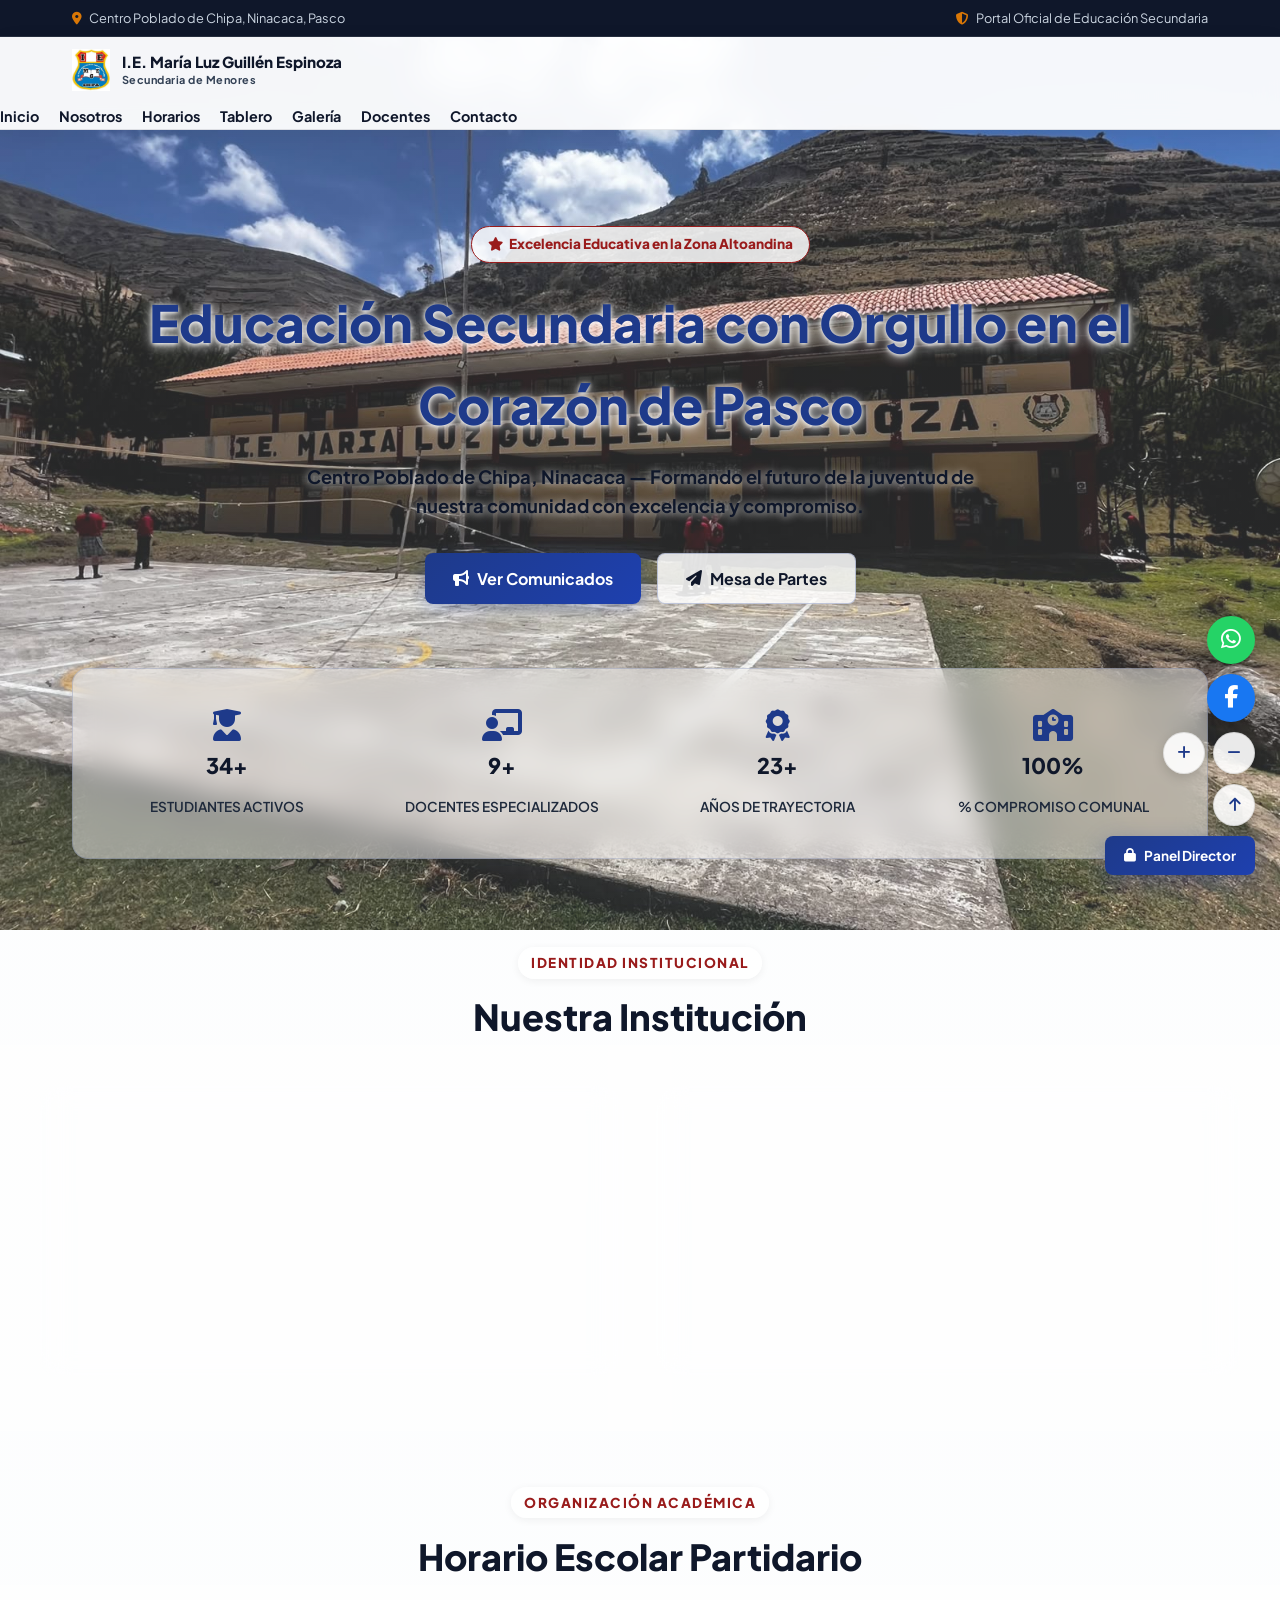
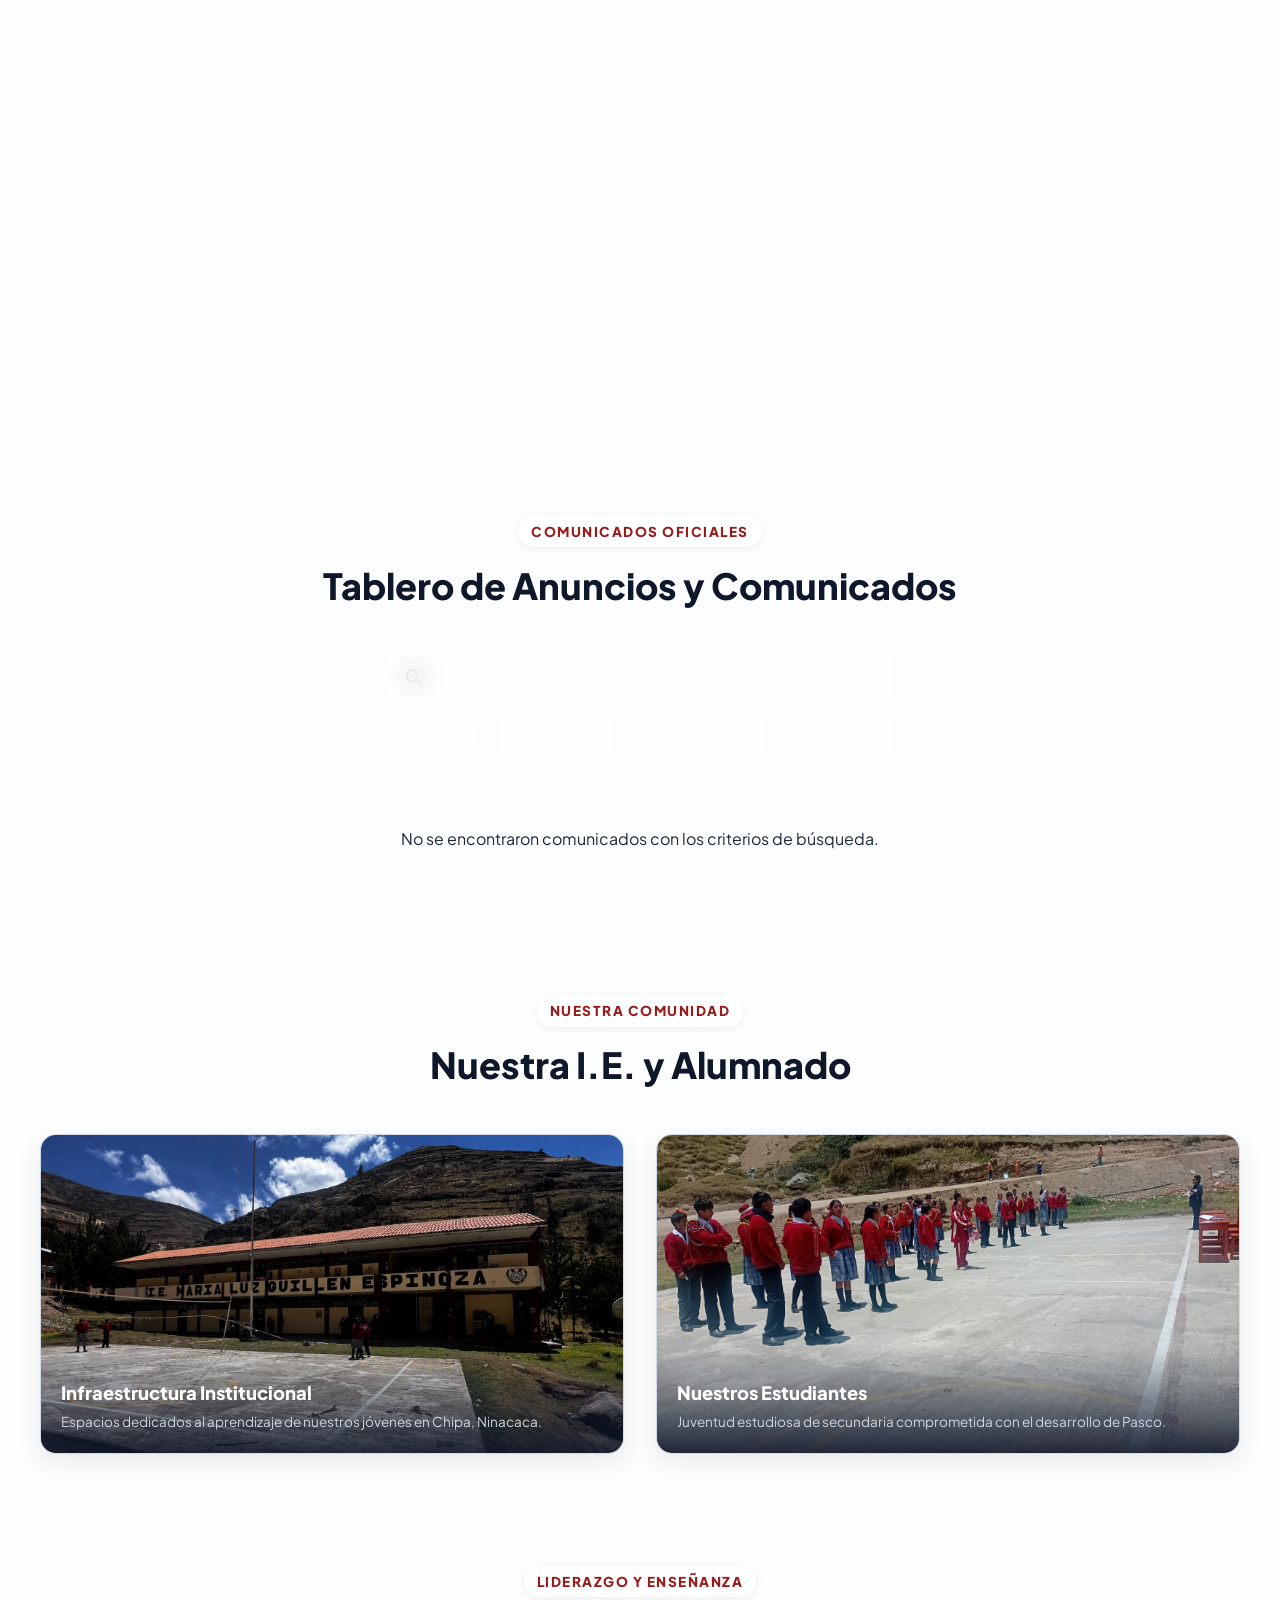
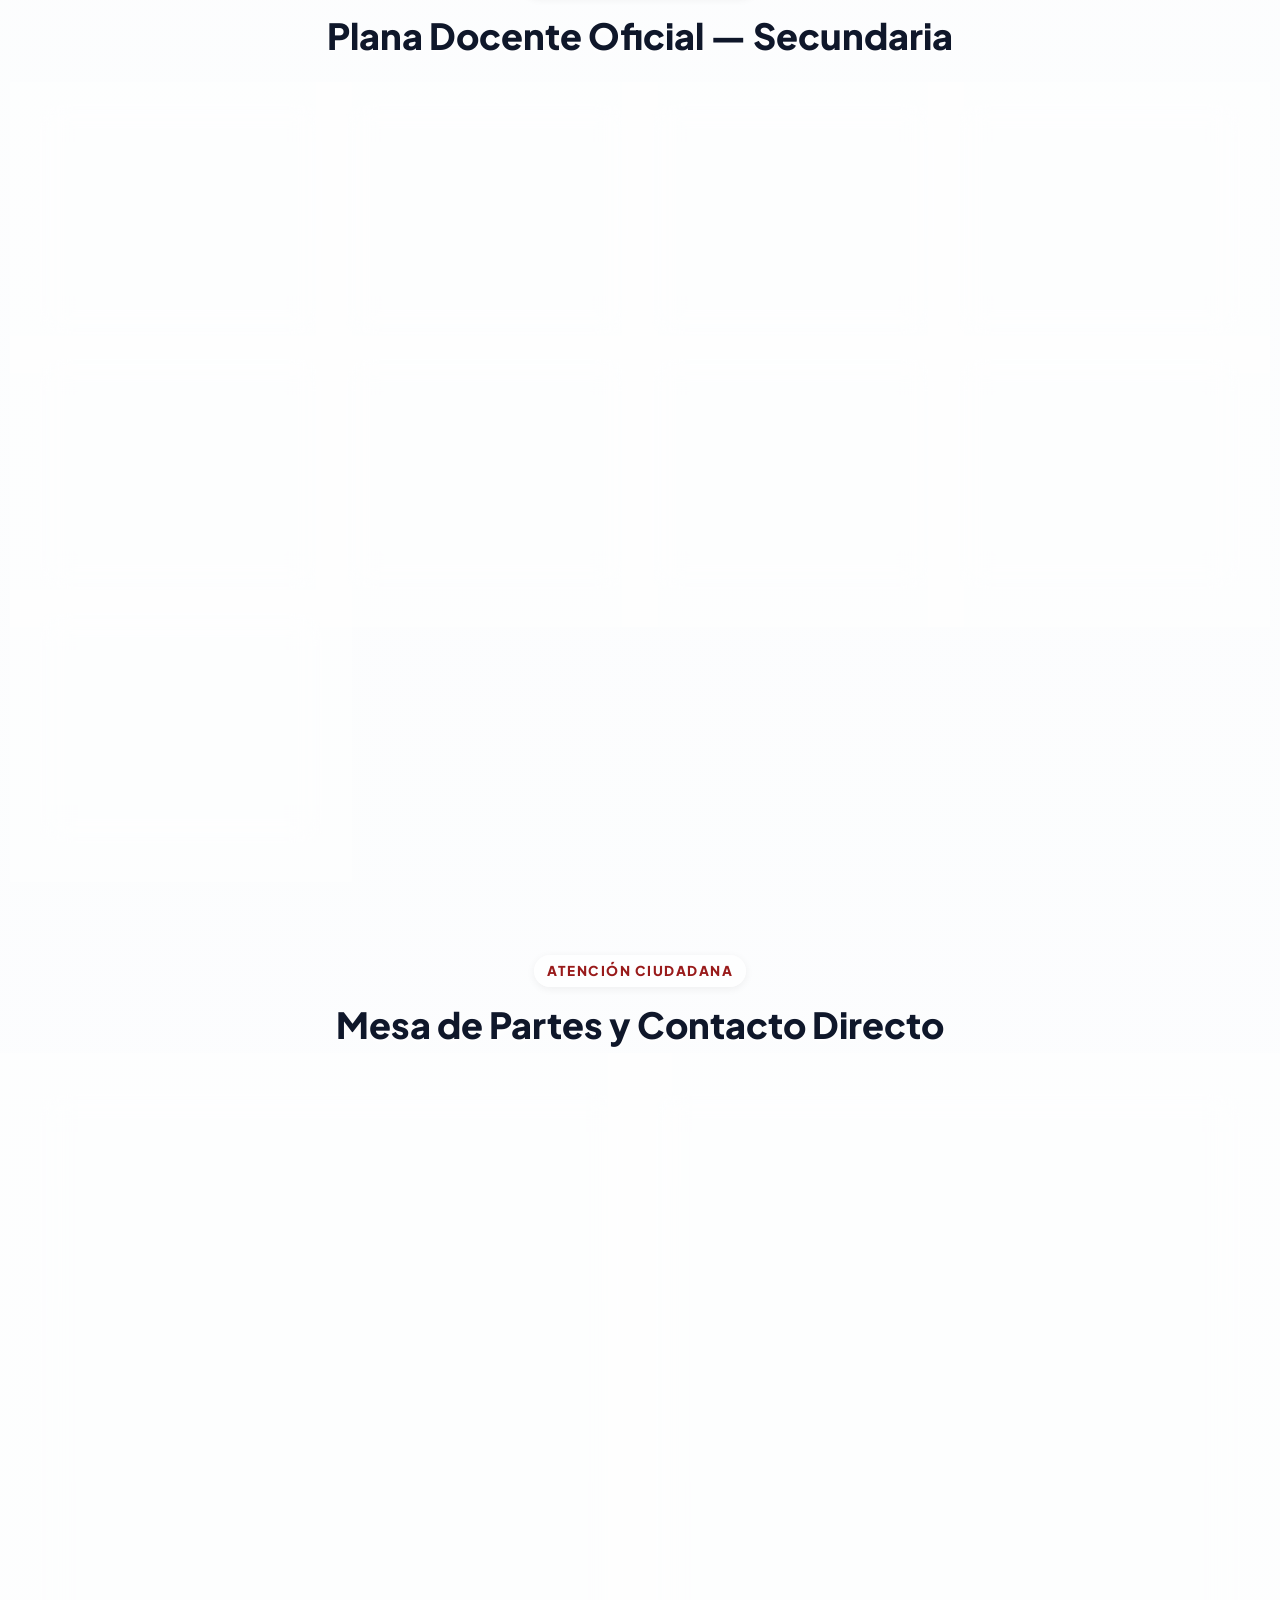
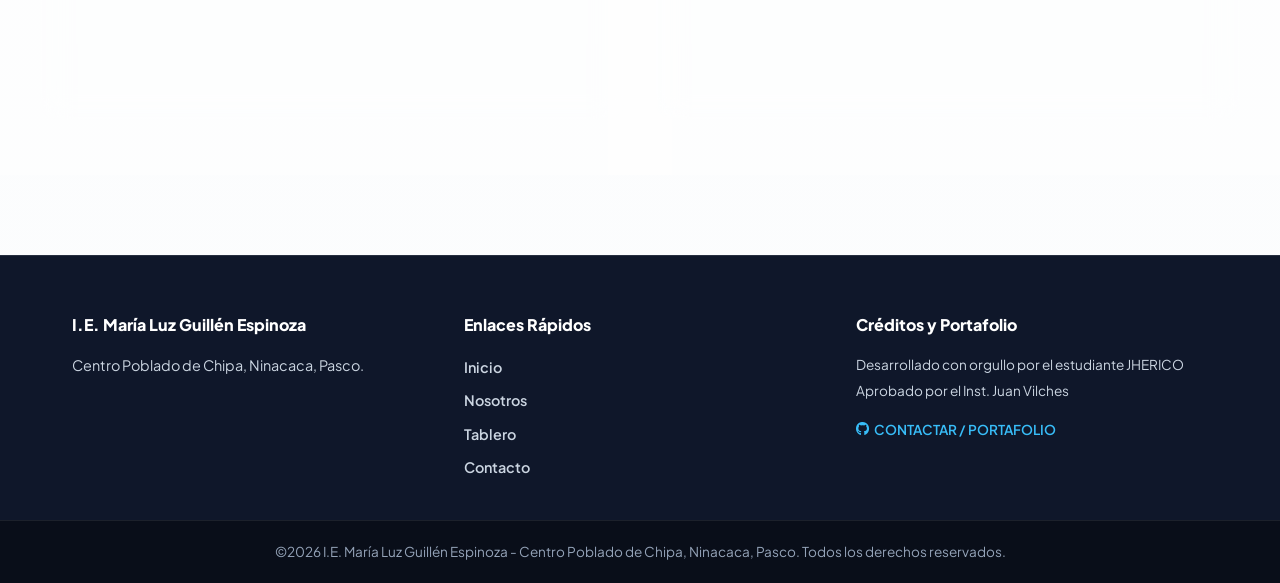
==== index.html @ 61dfa9af "Add files via upload" ====
<!DOCTYPE html>
<html lang="es" id="htmlRoot">
<head>
    <meta charset="UTF-8">
    <meta name="viewport" content="width=device-width, initial-scale=1.0">
    <title>Portal Institucional | I.E. María Luz Guillén Espinoza - Chipa</title>
    <!-- Google Fonts y FontAwesome para iconos -->
    <link href="https://fonts.googleapis.com/css2?family=Plus+Jakarta+Sans:wght@300;400;500;600;700;800&display=swap" rel="stylesheet">
    <link rel="stylesheet" href="https://cdnjs.cloudflare.com/ajax/libs/font-awesome/6.4.0/css/all.min.css">
    <!-- Hoja de estilos externa -->
    <link rel="stylesheet" href="estilos.css">
</head>
<body>

    <!-- CONTENEDOR DE NOTIFICACIONES TOAST (MODERNAS) -->
    <div id="toastContainer" class="toast-container"></div>

    <!-- BARRA SUPERIOR INSTITUCIONAL -->
    <div class="top-bar">
        <div class="container top-bar-content">
            <span><i class="fa-solid fa-location-dot"></i> Centro Poblado de Chipa, Ninacaca, Pasco</span>
            <span><i class="fa-solid fa-shield-halved"></i> Portal Oficial de Educación Secundaria</span>
        </div>
    </div>

    <!-- CABECERA Y NAVEGACIÓN -->
    <header class="header-principal" id="headerPrincipal">
        <div class="nav-container">
            <div class="logo">
    <!-- Reemplazamos el icono genérico por la imagen de la insignia oficial -->
    <img src="insignia.png" alt="Insignia I.E. María Luz Guillén Espinoza" class="logo-insignia">
    <div class="logo-textos">
        <span>I.E. María Luz Guillén Espinoza</span>
        <small>Secundaria de Menores</small>
    </div>
</div>
            </div>
            <nav>
                <ul class="nav-links" id="navLinks">
                    <li><a href="#inicio">Inicio</a></li>
                    <li><a href="#nosotros">Nosotros</a></li>
                    <li><a href="#horarios">Horarios</a></li>
                    <li><a href="#tablero">Tablero</a></li>
                    <li><a href="#galeria">Galería</a></li>
                    <li><a href="#profesores">Docentes</a></li>
                    <li><a href="#contacto">Contacto</a></li>
                </ul>
            </nav>
            <div class="menu-hamburguesa" id="btnMenuMovil">
                <i class="fa-solid fa-bars"></i>
            </div>
        </div>
    </header>

    <!-- SECCIÓN HERO -->
    <section id="inicio" class="hero">
        <div class="hero-overlay"></div>
        <div class="hero-content container">
            <div class="badge-hero"><i class="fa-solid fa-star"></i> Excelencia Educativa en la Zona Altoandina</div>
            <h1>Educación Secundaria con Orgullo en el Corazón de Pasco</h1>
            <p>Centro Poblado de Chipa, Ninacaca — Formando el futuro de la juventud de nuestra comunidad con excelencia y compromiso.</p>
            <div class="hero-botones">
                <a href="#tablero" class="btn-neon"><i class="fa-solid fa-bullhorn"></i> Ver Comunicados</a>
                <a href="#contacto" class="btn-secundario"><i class="fa-solid fa-paper-plane"></i> Mesa de Partes</a>
            </div>
        </div>
    </section>

    <!-- SECCIÓN DE ESTADÍSTICAS INSTITUCIONALES (NUEVO) -->
    <section class="seccion-stats container">
        <div class="grid-stats card-glass">
            <div class="stat-item">
                <i class="fa-solid fa-user-graduate"></i>
                <h3 class="contador" data-target="34">0</h3>
                <p>Estudiantes Activos</p>
            </div>
            <div class="stat-item">
                <i class="fa-solid fa-chalkboard-user"></i>
                <h3 class="contador" data-target="9">0</h3>
                <p>Docentes Especializados</p>
            </div>
            <div class="stat-item">
                <i class="fa-solid fa-award"></i>
                <h3 class="contador" data-target="23">0</h3>
                <p>Años de Trayectoria</p>
            </div>
            <div class="stat-item">
                <i class="fa-solid fa-school"></i>
                <h3 class="contador" data-target="100">0</h3>
                <p>% Compromiso Comunal</p>
            </div>
        </div>
    </section>

    <!-- SECCIÓN INSTITUCIONAL (Misión, Visión) -->
    <section id="nosotros" class="seccion container">
        <div class="seccion-header">
            <span class="subtitulo-seccion">Identidad Institucional</span>
            <h2 class="titulo-seccion">Nuestra Institución</h2>
        </div>
        <div class="grid-2">
            <div class="card-glass">
                <div class="icono-destacado-wrapper"><i class="fa-solid fa-bullseye"></i></div>
                <h3>Misión</h3>
                <p>Brindar una educación secundaria integral y de calidad a los estudiantes de la zona rural de Chipa, promoviendo valores andinos, identidad cultural y herramientas tecnológicas para afrontar los retos superiores y laborales del mañana.</p>
            </div>
            <div class="card-glass">
                <div class="icono-destacado-wrapper"><i class="fa-solid fa-eye"></i></div>
                <h3>Visión</h3>
                <p>Ser una institución educativa secundaria líder en la región rural de Pasco, reconocida por su alto nivel académico, innovación constante y el éxito formativo de nuestros egresados.</p>
            </div>
        </div>
    </section>

    <!-- SECCIÓN HORARIOS REALES -->
    <section id="horarios" class="seccion container">
        <div class="seccion-header">
            <span class="subtitulo-seccion">Organización Académica</span>
            <h2 class="titulo-seccion">Horario Escolar Partidario</h2>
        </div>
        <div class="card-glass horario-wrapper">
            <p class="horario-desc">Organización de las jornadas académicas de educación secundaria adaptadas a las condiciones climáticas y geográficas de Chipa:</p>
            <div class="horario-grid">
                <div class="bloque-horario">
                    <div class="bloque-icono"><i class="fa-solid fa-sun"></i></div>
                    <h4>Turno Mañana</h4>
                    <span class="hora">08:00 AM — 01:00 PM</span>
                    <p>Desarrollo de áreas curriculares prioritarias del nivel secundario (Matemática, Comunicación, Ciencia y Tecnología, etc.).</p>
                </div>
                <div class="bloque-horario">
                    <div class="bloque-icono"><i class="fa-solid fa-cloud-sun"></i></div>
                    <h4>Turno Tarde</h4>
                    <span class="hora">02:30 PM — 04:30 PM</span>
                    <p>Talleres prácticos, reforzamiento escolar y actividades socioculturales orientadas a los grados de secundaria.</p>
                </div>
            </div>
        </div>
    </section>

    <!-- TABLERO DE ANUNCIOS INTERACTIVO (CON BUSCADOR EN TIEMPO REAL) -->
    <section id="tablero" class="seccion container">
        <div class="seccion-header">
            <span class="subtitulo-seccion">Comunicados Oficiales</span>
            <h2 class="titulo-seccion">Tablero de Anuncios y Comunicados</h2>
        </div>
        
        <!-- Barra de Búsqueda y Filtros -->
        <div class="tablero-controles">
            <div class="buscador-wrapper">
                <i class="fa-solid fa-magnifying-glass"></i>
                <input type="text" id="inputBuscador" placeholder="Buscar comunicado por título o palabra clave...">
            </div>
            
            <div class="filtros-container">
                <button class="btn-filtro activo" data-filtro="todos"><i class="fa-solid fa-border-all"></i> Todos</button>
                <button class="btn-filtro" data-filtro="general"><i class="fa-solid fa-circle-info"></i> General</button>
                <button class="btn-filtro" data-filtro="secundaria"><i class="fa-solid fa-graduation-cap"></i> Secundaria</button>
                <button class="btn-filtro" data-filtro="urgente"><i class="fa-solid fa-triangle-exclamation"></i> Urgente</button>
            </div>
        </div>

        <!-- Contenedor dinámico inyectado por script.js -->
        <div id="contenedor-tarjetas" class="grid-anuncios"></div>
    </section>

    <!-- SECCIÓN GALERÍA: INFRAESTRUCTURA Y ALUMNADO -->
    <section id="galeria" class="seccion container">
        <div class="seccion-header">
            <span class="subtitulo-seccion">Nuestra Comunidad</span>
            <h2 class="titulo-seccion">Nuestra I.E. y Alumnado</h2>
        </div>
        <div class="grid-2">
            <div class="card-galeria">
                <img src="colegio-chipa.jpg" alt="I.E. María Luz Guillén Espinoza - Chipa" class="foto-institucional" onerror="this.src='https://images.unsplash.com/photo-1580582932707-520aed937b7b?auto=format&fit=crop&w=800&q=80'">
                <div class="info-galeria">
                    <h3>Infraestructura Institucional</h3>
                    <p>Espacios dedicados al aprendizaje de nuestros jóvenes en Chipa, Ninacaca.</p>
                </div>
            </div>
            <div class="card-galeria">
                <img src="alumnos-chipa.jpg" alt="Alumnos de la I.E. María Luz Guillén" class="foto-institucional" onerror="this.src='https://images.unsplash.com/photo-1523050854058-8df90110c9f1?auto=format&fit=crop&w=800&q=80'">
                <div class="info-galeria">
                    <h3>Nuestros Estudiantes</h3>
                    <p>Juventud estudiosa de secundaria comprometida con el desarrollo de Pasco.</p>
                </div>
            </div>
        </div>
    </section>

    <!-- SECCIÓN PLANA DOCENTE (9 Profesores Oficiales) -->
    <section id="profesores" class="seccion container">
        <div class="seccion-header">
            <span class="subtitulo-seccion">Liderazgo y Enseñanza</span>
            <h2 class="titulo-seccion">Plana Docente Oficial — Secundaria</h2>
        </div>
        <div class="grid-profesores">
            <div class="card-docente">
                <div class="avatar-docente"><i class="fa-solid fa-user-tie"></i></div>
                <h3>Ricardo SOLIS CHACON</h3>
                <span class="cargo">Matemática / Director</span>
            </div>
            <div class="card-docente">
                <div class="avatar-docente"><i class="fa-solid fa-chalkboard-user"></i></div>
                <h3>Betyna Sandra SANCHEZ FERRER</h3>
                <span class="cargo">Ciencia y Tecnología</span>
            </div>
            <div class="card-docente">
                <div class="avatar-docente"><i class="fa-solid fa-chalkboard-user"></i></div>
                <h3>Rubén SERNA TRINIDAD</h3>
                <span class="cargo">Educación para el Trabajo</span>
            </div>
            <div class="card-docente">
                <div class="avatar-docente"><i class="fa-solid fa-chalkboard-user"></i></div>
                <h3>Tania Fortunata SALCEDO PALOMINO</h3>
                <span class="cargo">Comunicación</span>
            </div>
            <div class="card-docente">
                <div class="avatar-docente"><i class="fa-solid fa-chalkboard-user"></i></div>
                <h3>Peter MAMANI HUISA</h3>
                <span class="cargo">Arte y Cultura</span>
            </div>
            <div class="card-docente">
                <div class="avatar-docente"><i class="fa-solid fa-chalkboard-user"></i></div>
                <h3>Nilda MALPARTIDA BLAS</h3>
                <span class="cargo">Ciencias Sociales</span>
            </div>
            <div class="card-docente">
                <div class="avatar-docente"><i class="fa-solid fa-chalkboard-user"></i></div>
                <h3>César PINTO ESPINOZA</h3>
                <span class="cargo">Matemática</span>
            </div>
            <div class="card-docente">
                <div class="avatar-docente"><i class="fa-solid fa-chalkboard-user"></i></div>
                <h3>Milagros BENAVIDES CRISTOBAL</h3>
                <span class="cargo">Educación Religiosa</span>
            </div>
            <div class="card-docente">
                <div class="avatar-docente"><i class="fa-solid fa-chalkboard-user"></i></div>
                <h3>Cinthia Carmen CONDEZO DELGADILLO</h3>
                <span class="cargo">Comunicación</span>
            </div>
        </div>
    </section>

    <!-- SECCIÓN CONTACTO Y MESA DE PARTES -->
    <section id="contacto" class="seccion container">
        <div class="seccion-header">
            <span class="subtitulo-seccion">Atención Ciudadana</span>
            <h2 class="titulo-seccion">Mesa de Partes y Contacto Directo</h2>
        </div>
        <div class="grid-2">
            <!-- Formulario de Consulta -->
            <div class="card-glass">
                <div class="icono-destacado-wrapper"><i class="fa-solid fa-envelope-open-text"></i></div>
                <h3>Escríbanos un Mensaje</h3>
                <p style="margin-bottom: 1.5rem; color: var(--text-secondary);">Padres de familia y estudiantes pueden enviar consultas directas a la Dirección de la I.E.</p>
                
                <form id="formContacto" class="formulario-contacto">
                    <div class="form-group">
                        <label for="nombreRemitente">Nombre y Apellidos</label>
                        <input type="text" id="nombreRemitente" required placeholder="Ej. Juan Pérez (Padre de familia)">
                    </div>
                    <div class="form-group">
                        <label for="asuntoMensaje">Asunto</label>
                        <input type="text" id="asuntoMensaje" required placeholder="Ej. Constancia de estudios, matrícula...">
                    </div>
                    <div class="form-group">
                        <label for="textoMensaje">Mensaje</label>
                        <textarea id="textoMensaje" rows="4" required placeholder="Escriba su consulta detallada aquí..."></textarea>
                    </div>
                    <button type="submit" class="btn-neon" style="width: 100%; border: none; cursor: pointer;"><i class="fa-solid fa-paper-plane"></i> Enviar a Dirección</button>
                </form>
            </div>

            <!-- Información y WhatsApp Directo del Director -->
            <div class="card-glass" style="display: flex; flex-direction: column; justify-content: space-between;">
                <div>
                    <div class="icono-destacado-wrapper"><i class="fa-solid fa-headset"></i></div>
                    <h3>Atención Institucional</h3>
                    <p style="margin-bottom: 1.5rem; color: var(--text-secondary);">Canales oficiales de comunicación directa con el Director <strong>Prof. Ricardo Solis Chacon</strong> para la comunidad de Chipa.</p>
                    
                    <ul class="lista-contacto">
                        <li><i class="fa-solid fa-location-dot"></i> Centro Poblado de Chipa, Ninacaca, Pasco</li>
                        <li><i class="fa-solid fa-clock"></i> Lunes a Viernes: 08:00 AM — 04:00 PM</li>
                        <li><i class="fa-solid fa-user-tie"></i> Director: Prof. Ricardo Solis Chacon</li>
                    
                        <li>
        <i class="fa-solid fa-envelope"></i> 
        <strong>Correo:</strong> marialuzguillen03@gmail.com
    </li>
    <li>
        <i class="fa-brands fa-facebook"></i> 
        <strong>Facebook:</strong> 
        <a href="https://www.facebook.com/share/1CC79pU1kp/" target="_blank" style="color: var(--accent-blue); font-weight: 700; text-decoration: none;">
            Facebook Oficial I.E. María Luz Guillén Espinoza
        </a>
    </li>
                    </ul>
                </div>

                <div style="margin-top: 2rem;">
                    <a href="https://wa.me/51963642884?text=Hola%20Director%20Ricardo%20Solis,%20le%20escribo%20desde%20el%20Portal%20Digital%20de%20la%20I.E.%20Maria%20Luz%20Guillen%20Espinoza." target="_blank" class="btn-whatsapp">
                        <i class="fa-brands fa-whatsapp"></i> Chat Directo con Dirección (WhatsApp)
                    </a>
                </div>
            </div>
        </div>
    </section>

    <!-- PANEL FLOTANTE DE ACCESIBILIDAD, REDES SOCIALES Y PANEL DIRECTOR -->
    <div class="contenedor-flotante-botones">
        <!-- Botón Flotante de WhatsApp Directo -->
        <a href="https://wa.me/51963642884?text=Hola%20Director%20Ricardo%20Solis,%20le%20escribo%20desde%20el%20Portal%20Digital%20de%20la%20I.E.%20Maria%20Luz%20Guillen%20Espinoza." 
           target="_blank" 
           class="btn-flotante-red btn-whatsapp-flotante" 
           title="Chat Directo con Dirección (WhatsApp)">
            <i class="fa-brands fa-whatsapp"></i>
        </a>

        <!-- Botón Flotante de Facebook Oficial -->
        <a href="https://www.facebook.com/share/1CC79pU1kp/" 
           target="_blank" 
           class="btn-flotante-red btn-facebook-flotante" 
           title="Visitar Facebook Oficial">
            <i class="fa-brands fa-facebook-f"></i>
        </a>

        <!-- Botones de Accesibilidad (Aumentar / Reducir Letra) -->
        <div class="grupo-accesibilidad">
            <button id="btnAumentarLetra" class="btn-flotante-circulo" title="Aumentar tamaño de letra"><i class="fa-solid fa-plus"></i></button>
            <button id="btnReducirLetra" class="btn-flotante-circulo" title="Reducir tamaño de letra"><i class="fa-solid fa-minus"></i></button>
        </div>

        <button id="btnVolverArriba" class="btn-flotante-circulo" title="Volver arriba"><i class="fa-solid fa-arrow-up"></i></button>
        
        <button id="btnAbrirAdmin" class="btn-neon" style="font-size: 0.85rem; padding: 0.7rem 1.2rem; border: none; cursor: pointer; box-shadow: 0 8px 25px rgba(30, 58, 138, 0.4); display: flex; align-items: center; gap: 8px;">
            <i class="fa-solid fa-lock"></i> Panel Director
        </button>
    </div>

    <!-- MODAL DE ADMINISTRACIÓN -->
    <div id="modalAdmin" class="modal-overlay">
        <div class="card-glass modal-card">
            <button id="btnCerrarAdmin" class="modal-btn-cerrar"><i class="fa-solid fa-xmark"></i></button>
            
            <h3 style="margin-bottom: 0.5rem; color: var(--accent-blue); display: flex; align-items: center; gap: 10px;"><i class="fa-solid fa-lock"></i> Panel de Dirección - Gestión</h3>
            <p style="font-size: 0.85rem; margin-bottom: 1.5rem; color: var(--text-secondary);">Acceso exclusivo para el Prof. Ricardo Solis Chacon.</p>
            
            <!-- PASO 1: VERIFICACIÓN DE CLAVE -->
            <div id="seccionClave">
                <div class="form-group" style="margin-bottom: 1rem;">
                    <label for="inputClaveDirector">Clave Secreta del Director</label>
                    <input type="password" id="inputClaveDirector" placeholder="Digite la clave de acceso...">
                </div>
                <button type="button" id="btnVerificarClave" class="btn-neon" style="width: 100%; border: none; cursor: pointer;">Ingresar al Panel</button>
            </div>

            <!-- PASO 2: PANEL DE ADMINISTRACIÓN -->
            <div id="panelGestionAdmin" style="display: none;">
                
                <form id="formAdminAnuncio" class="formulario-contacto" style="margin-bottom: 2rem;">
                    <h4 style="margin-bottom: 1rem; color: var(--accent-cyan); font-size: 1rem; display: flex; align-items: center; gap: 8px;"><i class="fa-solid fa-bullhorn"></i> Publicar Nuevo Anuncio</h4>
                    
                    <div class="form-group">
                        <label for="adminTitulo">Título del Comunicado</label>
                        <input type="text" id="adminTitulo" required placeholder="Ej. Entrega de libretas...">
                    </div>
                    <div class="form-group">
                        <label for="adminCategoria">Categoría</label>
                        <select id="adminCategoria" style="background-color: rgba(255, 255, 255, 0.03); border: 1px solid var(--border-glass); border-radius: 8px; padding: 0.75rem 1rem; color: var(--text-primary); outline: none;">
                            <option value="general" style="background: #161b22;">General</option>
                            <option value="secundaria" style="background: #161b22;">Secundaria</option>
                            <option value="urgente" style="background: #161b22;">Urgente</option>
                        </select>
                    </div>
                    <div class="form-group">
                        <label for="adminFecha">Fecha Visible</label>
                        <input type="text" id="adminFecha" required placeholder="Ej. 05 de Octubre, 2026">
                    </div>
                    <div class="form-group">
                        <label for="adminAfiche">Seleccionar Imagen o Afiche</label>
                        <input type="file" id="adminAfiche" accept="image/*" required style="background-color: rgba(255, 255, 255, 0.03); border: 1px solid var(--border-glass); border-radius: 8px; padding: 0.5rem; color: var(--text-primary); cursor: pointer; width: 100%;">
                    </div>
                    <div class="form-group">
                        <label for="adminDescripcion">Descripción del Anuncio</label>
                        <textarea id="adminDescripcion" rows="3" required placeholder="Detalles completos..."></textarea>
                    </div>
                    <button type="submit" class="btn-neon" style="width: 100%; border: none; cursor: pointer;">Publicar en el Tablero</button>
                </form>

                <hr style="border: 0; border-top: 1px solid var(--border-glass); margin-bottom: 1.5rem;">

                <h4 style="margin-bottom: 1rem; color: #ff5555; font-size: 1rem; display: flex; align-items: center; gap: 8px;"><i class="fa-solid fa-trash-can"></i> Gestionar / Eliminar Comunicados Publicados</h4>
                <div id="listaAdminBorrar" style="display: flex; flex-direction: column; gap: 0.75rem; max-height: 250px; overflow-y: auto;">
                    <!-- Se llena dinámicamente con JS -->
                </div>

            </div>
        </div>
    </div>

    <!-- PIE DE PÁGINA -->
    <footer>
        <div class="container footer-content">
            <div>
                <h4 style="color: white; margin-bottom: 1rem; font-size: 1rem;">I.E. María Luz Guillén Espinoza</h4>
                <p style="color: var(--text-secondary); font-size: 0.9rem;">Centro Poblado de Chipa, Ninacaca, Pasco.</p>
            </div>
            <div>
                <h4 style="color: white; margin-bottom: 1rem; font-size: 1rem;">Enlaces Rápidos</h4>
                <ul style="list-style: none; display: flex; flex-direction: column; gap: 0.5rem;">
                    <li><a href="#inicio" style="color: var(--text-secondary); text-decoration: none;">Inicio</a></li>
                    <li><a href="#nosotros" style="color: var(--text-secondary); text-decoration: none;">Nosotros</a></li>
                    <li><a href="#tablero" style="color: var(--text-secondary); text-decoration: none;">Tablero</a></li>
                    <li><a href="#contacto" style="color: var(--text-secondary); text-decoration: none;">Contacto</a></li>
                </ul>
            </div>
            <div>
                <h4 style="color: white; margin-bottom: 1rem; font-size: 1rem;">Créditos y Portafolio</h4>
                <p style="font-size: 0.85rem; color: var(--text-secondary); margin-bottom: 0.3rem;">Desarrollado con orgullo por el estudiante JHERICO</p>
                <p style="font-size: 0.85rem; color: var(--text-secondary); margin-bottom: 0.8rem;">Aprobado por el Inst. Juan Vilches</p>
                <a href="https://jhericohuamanquispe-lgtm.github.io/MI-PORTAFOLIO2/" target="_blank" style="color: var(--accent-blue); text-decoration: none; font-size: 0.85rem; font-weight: 600; display: inline-flex; align-items: center; gap: 5px;">
                    <i class="fa-brands fa-github"></i> CONTACTAR / PORTAFOLIO
                </a>
            </div>
        </div>
        <div class="footer-bottom">
            <p>&copy2026 I.E. María Luz Guillén Espinoza - Centro Poblado de Chipa, Ninacaca, Pasco. Todos los derechos reservados.</p>
        </div>
    </footer>

    <!-- Lógica JavaScript -->
    <script src="script.js"></script>
</body>
</html>
---- estilos.css ----
:root {
    --bg-main: #f1f5f9;
    /* Fondo cristal semitransparente para que NO se vea como bloque blanco sólido */
    --bg-card: rgba(255, 255, 255, 0.45);
    --border-glass: rgba(30, 58, 138, 0.18);
    
    /* PALETA EXTRAÍDA DE LA FACHADA DEL COLEGIO */
    --text-primary: #0f172a;        /* Azul marino muy oscuro para lectura clara */
    --text-secondary: #1e293b;      /* Texto secundario de alto contraste */
    --accent-blue: #1e3a8a;          /* Azul Marino Institucional */
    --accent-red: #991b1b;           /* Rojo Teja del techo */
    --accent-gold: #d97706;          /* Amarillo Ocre de las paredes */
    
    --gradiente: linear-gradient(135deg, #1e3a8a 0%, #1e40af 100%);
    --font-scale: 1rem;
}

* {
    margin: 0;
    padding: 0;
    box-sizing: border-box;
    font-family: 'Plus Jakarta Sans', 'Inter', sans-serif;
    scroll-behavior: smooth;
}

body {
    /* La foto de fondo es la gran protagonista, limpia y sin capas blancas pesadas */
    background: linear-gradient(rgba(241, 245, 249, 0.15), rgba(241, 245, 249, 0.25)), 
                url('colegio-chipa.jpg') center/cover no-repeat fixed;
    color: var(--text-primary);
    line-height: 1.6;
    overflow-x: hidden;
    font-size: var(--font-scale);
}

.container {
    max-width: 1200px;
    margin: 0 auto;
    padding: 0 2rem;
}

/* SISTEMA DE NOTIFICACIONES TOAST */
.toast-container {
    position: fixed;
    top: 20px;
    right: 20px;
    z-index: 9999;
    display: flex;
    flex-direction: column;
    gap: 10px;
}

.toast {
    background: rgba(255, 255, 255, 0.85);
    backdrop-filter: blur(14px);
    -webkit-backdrop-filter: blur(14px);
    border: 1px solid var(--accent-blue);
    color: var(--text-primary);
    padding: 1rem 1.25rem;
    border-radius: 10px;
    box-shadow: 0 10px 30px rgba(0, 0, 0, 0.15);
    display: flex;
    align-items: center;
    gap: 12px;
    font-size: 0.9rem;
    animation: slideInRight 0.3s cubic-bezier(0.4, 0, 0.2, 1);
    max-width: 350px;
}

.toast i {
    color: var(--accent-blue);
    font-size: 1.2rem;
}

@keyframes slideInRight {
    from { transform: translateX(100%); opacity: 0; }
    to { transform: translateX(0); opacity: 1; }
}

@keyframes fadeOut {
    to { transform: translateX(100%); opacity: 0; }
}

/* BARRA SUPERIOR INSTITUCIONAL */
.top-bar {
    background: #0f172a;
    border-bottom: 1px solid rgba(255, 255, 255, 0.1);
    font-size: 0.8rem;
    color: #cbd5e1;
    padding: 0.5rem 0;
}

.top-bar-content {
    display: flex;
    justify-content: space-between;
    align-items: center;
}

.top-bar-content i {
    color: var(--accent-gold);
    margin-right: 5px;
}

/* HEADER */
/* CABECERA PRINCIPAL */
.header-principal {
    background-color: rgba(255, 255, 255, 0.95);
    backdrop-filter: blur(12px);
    -webkit-backdrop-filter: blur(12px);
    border-bottom: 1px solid rgba(15, 23, 42, 0.1);
    position: sticky;
    top: 0;
    z-index: 1000;
    box-shadow: 0 4px 20px rgba(0, 0, 0, 0.06);
}

/* CONTENEDOR DE NAVEGACIÓN EN UNA SOLA FILA */
.nav-container {
    max-width: 1200px;
    margin: 0 auto;
    padding: 0.75rem 2rem;
    display: flex;
    justify-content: space-between; /* Distribuye logo a la izq y menú a la der */
    align-items: center;
    flex-wrap: nowrap; /* Evita que el menú caiga hacia abajo */
}

/* LOGO E INSIGNIA */
.logo {
    display: flex;
    align-items: center;
    gap: 0.75rem;
    flex-shrink: 0; /* Mantiene el tamaño del logo intacto */
}

.logo-insignia {
    width: auto;
    height: 42px;
    max-width: 48px;
    object-fit: contain;
    mix-blend-mode: multiply;
}

.logo-textos span {
    display: block;
    font-weight: 800;
    font-size: 0.95rem;
    color: #0f172a;
    line-height: 1.2;
    white-space: nowrap;
}

.logo-textos small {
    display: block;
    font-size: 0.68rem;
    color: #334155;
    letter-spacing: 0.5px;
    font-weight: 700;
}

/* MENÚ ALINEADO A LA DERECHA */
.nav-links {
    display: flex;
    gap: 1.25rem;
    list-style: none;
    align-items: center;
    margin: 0;
    padding: 0;
}

.nav-links a {
    text-decoration: none;
    color: #0f172a;
    font-weight: 700;
    font-size: 0.9rem;
    transition: color 0.2s ease;
    white-space: nowrap;
}

.nav-links a:hover {
    color: #1e3a8a; /* Azul marino institucional */
}

.menu-hamburguesa {
    display: none;
    font-size: 1.4rem;
    color: var(--text-primary);
    cursor: pointer;
}

/* HERO */
.hero {
    position: relative;
    padding: 6rem 2rem;
    text-align: center;
}

.badge-hero {
    display: inline-flex;
    align-items: center;
    gap: 6px;
    background: rgba(255, 255, 255, 0.85);
    border: 1.5px solid var(--accent-red);
    padding: 0.4rem 1rem;
    border-radius: 50px;
    font-size: 0.85rem;
    color: var(--accent-red);
    margin-bottom: 1.2rem;
    font-weight: 800;
    box-shadow: 0 4px 12px rgba(0,0,0,0.08);
}

.hero-content h1 {
    font-size: clamp(2.1rem, 4.5vw, 3.2rem);
    margin-bottom: 1rem;
    font-weight: 800;
    color: var(--accent-blue);
    text-shadow: 0 2px 12px rgba(255, 255, 255, 0.95), 0 1px 4px rgba(255, 255, 255, 1);
}

.hero-content p {
    font-size: 1.15rem;
    max-width: 700px;
    margin: 0 auto 2rem;
    color: #0f172a;
    font-weight: 700;
    text-shadow: 0 1px 8px rgba(255, 255, 255, 0.9);
}

.hero-botones {
    display: flex;
    gap: 1rem;
    justify-content: center;
    flex-wrap: wrap;
}

.btn-neon {
    background: var(--gradiente);
    color: #ffffff;
    padding: 0.75rem 1.75rem;
    border-radius: 8px;
    font-weight: 700;
    text-decoration: none;
    box-shadow: 0 4px 15px rgba(30, 58, 138, 0.35);
    transition: transform 0.2s, box-shadow 0.2s;
    display: inline-flex;
    align-items: center;
    gap: 8px;
}

.btn-neon:hover {
    transform: translateY(-2px);
    box-shadow: 0 6px 20px rgba(30, 58, 138, 0.5);
}

.btn-secundario {
    background: rgba(255, 255, 255, 0.85);
    border: 1px solid rgba(30, 58, 138, 0.25);
    color: var(--text-primary);
    padding: 0.75rem 1.75rem;
    border-radius: 8px;
    font-weight: 700;
    text-decoration: none;
    transition: all 0.2s;
    display: inline-flex;
    align-items: center;
    gap: 8px;
    box-shadow: 0 4px 12px rgba(0,0,0,0.08);
}

.btn-secundario:hover {
    background: #ffffff;
    border-color: var(--accent-blue);
    color: var(--accent-blue);
}

/* SECCIÓN ESTADÍSTICAS */
.seccion-stats {
    margin-top: -2rem;
    position: relative;
    z-index: 10;
    margin-bottom: 2rem;
}

.grid-stats {
    display: grid;
    grid-template-columns: repeat(auto-fit, minmax(200px, 1fr));
    gap: 2rem;
    text-align: center;
    padding: 2.5rem 2rem !important;
}

.stat-item i {
    font-size: 2rem;
    color: var(--accent-blue);
    margin-bottom: 0.5rem;
}

.stat-item h3 {
    font-size: 2.25rem;
    font-weight: 800;
    color: var(--text-primary);
    margin-bottom: 0.2rem;
}

.stat-item p {
    font-size: 0.85rem;
    color: var(--text-secondary);
    font-weight: 700;
    text-transform: uppercase;
}

/* SECCIONES Y TARJETAS CRISTAL (VIDRIO TRASLÚCIDO) */
.seccion {
    padding: 3.5rem 0;
}

.seccion-header {
    text-align: center;
    margin-bottom: 2.5rem;
}

.subtitulo-seccion {
    display: inline-block;
    background: rgba(255, 255, 255, 0.85);
    padding: 0.3rem 0.8rem;
    border-radius: 20px;
    color: var(--accent-red);
    font-size: 0.85rem;
    font-weight: 800;
    text-transform: uppercase;
    letter-spacing: 1.5px;
    margin-bottom: 0.6rem;
    box-shadow: 0 2px 8px rgba(0,0,0,0.06);
}

.titulo-seccion {
    font-size: clamp(1.75rem, 3vw, 2.25rem);
    font-weight: 800;
    color: #0f172a;
    text-shadow: 0 2px 10px rgba(255, 255, 255, 0.95), 0 1px 3px rgba(255, 255, 255, 1);
}

.grid-2 {
    display: grid;
    grid-template-columns: repeat(auto-fit, minmax(300px, 1fr));
    gap: 2rem;
}

/* AQUÍ ESTÁ EL CAMBIO CLAVE: Tarjetas cristalinas que dejan pasar la foto */
.card-glass {
    background-color: var(--bg-card);
    border: 1px solid var(--border-glass);
    border-radius: 16px;
    padding: 2.2rem;
    backdrop-filter: blur(14px);
    -webkit-backdrop-filter: blur(14px);
    box-shadow: 0 8px 32px rgba(15, 23, 42, 0.08);
    transition: transform 0.2s, border-color 0.2s, box-shadow 0.2s, background-color 0.2s;
}

.card-glass:hover {
    transform: translateY(-4px);
    background-color: rgba(255, 255, 255, 0.65);
    border-color: rgba(30, 58, 138, 0.4);
    box-shadow: 0 12px 35px rgba(15, 23, 42, 0.12);
}

.icono-destacado-wrapper {
    width: 48px;
    height: 48px;
    background: rgba(30, 58, 138, 0.12);
    border-radius: 12px;
    display: flex;
    align-items: center;
    justify-content: center;
    color: var(--accent-blue);
    font-size: 1.25rem;
    margin-bottom: 1.2rem;
}

.card-glass h3 {
    margin-bottom: 0.8rem;
    font-size: 1.35rem;
    color: var(--text-primary);
    font-weight: 800;
}

.card-glass p {
    color: var(--text-secondary);
    font-weight: 600;
}

/* HORARIOS */
.horario-wrapper {
    text-align: center;
}

.horario-desc {
    max-width: 700px;
    margin: 0 auto 2rem auto;
    color: var(--text-secondary);
    font-weight: 600;
}

.horario-grid {
    display: grid;
    grid-template-columns: repeat(auto-fit, minmax(260px, 1fr));
    gap: 1.5rem;
}

.bloque-horario {
    background: rgba(255, 255, 255, 0.55);
    border: 1px solid var(--border-glass);
    padding: 1.75rem;
    border-radius: 12px;
    text-align: left;
}

.bloque-icono {
    color: var(--accent-red);
    font-size: 1.3rem;
    margin-bottom: 0.75rem;
}

.bloque-horario h4 {
    color: var(--text-primary);
    margin-bottom: 0.3rem;
    font-weight: 800;
}

.bloque-horario .hora {
    display: inline-block;
    color: var(--accent-blue);
    font-weight: 800;
    font-size: 0.9rem;
    margin-bottom: 0.75rem;
    background: rgba(30, 58, 138, 0.12);
    padding: 0.25rem 0.65rem;
    border-radius: 6px;
}

.bloque-horario p {
    font-size: 0.9rem;
    color: var(--text-secondary);
    font-weight: 600;
}

/* CONTROLES TABLERO */
.tablero-controles {
    display: flex;
    flex-direction: column;
    gap: 1.2rem;
    margin-bottom: 2.5rem;
}

.buscador-wrapper {
    position: relative;
    max-width: 500px;
    margin: 0 auto;
    width: 100%;
}

.buscador-wrapper i {
    position: absolute;
    left: 1rem;
    top: 50%;
    transform: translateY(-50%);
    color: var(--text-secondary);
}

.buscador-wrapper input {
    width: 100%;
    background-color: var(--bg-card);
    border: 1px solid var(--border-glass);
    border-radius: 50px;
    padding: 0.75rem 1rem 0.75rem 2.75rem;
    color: var(--text-primary);
    font-size: 0.95rem;
    outline: none;
    backdrop-filter: blur(12px);
    transition: border-color 0.2s, box-shadow 0.2s;
    font-weight: 600;
}

.buscador-wrapper input:focus {
    border-color: var(--accent-blue);
    box-shadow: 0 0 15px rgba(30, 58, 138, 0.2);
}

.filtros-container {
    display: flex;
    justify-content: center;
    gap: 0.75rem;
    flex-wrap: wrap;
}

.btn-filtro {
    background-color: var(--bg-card);
    border: 1px solid var(--border-glass);
    color: var(--text-secondary);
    padding: 0.5rem 1.25rem;
    border-radius: 20px;
    cursor: pointer;
    font-weight: 700;
    font-size: 0.85rem;
    transition: all 0.2s ease;
    display: inline-flex;
    align-items: center;
    gap: 6px;
    backdrop-filter: blur(12px);
}

.btn-filtro.activo, .btn-filtro:hover {
    background: var(--gradiente);
    color: #ffffff;
    border-color: transparent;
}

/* GRID DE ANUNCIOS */
.grid-anuncios {
    display: grid;
    grid-template-columns: repeat(auto-fill, minmax(320px, 1fr));
    gap: 1.75rem;
}

.tarjeta-anuncio {
    background-color: var(--bg-card);
    border: 1px solid var(--border-glass);
    border-radius: 16px;
    overflow: hidden;
    display: flex;
    flex-direction: column;
    backdrop-filter: blur(14px);
    box-shadow: 0 8px 25px rgba(0, 0, 0, 0.08);
    transition: transform 0.2s, box-shadow 0.2s;
}

.tarjeta-anuncio:hover {
    transform: translateY(-4px);
    border-color: rgba(30, 58, 138, 0.4);
    box-shadow: 0 12px 30px rgba(0, 0, 0, 0.12);
}

.tarjeta-afiche {
    width: 100%;
    height: 190px;
    object-fit: cover;
    border-bottom: 1px solid rgba(0, 0, 0, 0.08);
}

.tarjeta-contenido {
    padding: 1.5rem;
    display: flex;
    flex-direction: column;
    flex-grow: 1;
}

.badge-categoria {
    align-self: flex-start;
    font-size: 0.75rem;
    font-weight: 800;
    padding: 0.25rem 0.75rem;
    border-radius: 20px;
    text-transform: uppercase;
    margin-bottom: 0.75rem;
    background: rgba(30, 58, 138, 0.12);
    color: var(--accent-blue);
}

.tarjeta-contenido h3 {
    font-size: 1.2rem;
    margin-bottom: 0.5rem;
    color: var(--text-primary);
    font-weight: 800;
}

.tarjeta-contenido p {
    color: var(--text-secondary);
    font-size: 0.95rem;
    flex-grow: 1;
    margin-bottom: 1rem;
    font-weight: 500;
}

.fecha-anuncio {
    font-size: 0.8rem;
    color: var(--text-secondary);
    display: flex;
    align-items: center;
    gap: 6px;
    border-top: 1px solid rgba(0, 0, 0, 0.08);
    padding-top: 0.8rem;
    font-weight: 600;
}

/* GALERÍA FOTOGRÁFICA */
.card-galeria {
    position: relative;
    background-color: var(--bg-card);
    border: 1px solid var(--border-glass);
    border-radius: 16px;
    overflow: hidden;
    height: 320px;
    box-shadow: 0 8px 25px rgba(0, 0, 0, 0.08);
    transition: transform 0.2s;
}

.card-galeria:hover {
    transform: translateY(-4px);
    border-color: rgba(30, 58, 138, 0.4);
}

.foto-institucional {
    width: 100%;
    height: 100%;
    object-fit: cover;
    transition: transform 0.4s ease;
}

.card-galeria:hover .foto-institucional {
    transform: scale(1.04);
}

.info-galeria {
    position: absolute;
    bottom: 0;
    left: 0;
    width: 100%;
    background: linear-gradient(to top, rgba(15, 23, 42, 0.9), transparent);
    padding: 2rem 1.5rem 1.25rem 1.25rem;
}

.info-galeria h3 {
    font-size: 1.15rem;
    margin-bottom: 0.2rem;
    color: #ffffff;
    font-weight: 800;
}

.info-galeria p {
    color: #cbd5e1;
    font-size: 0.85rem;
}

/* PLANA DOCENTE */
.grid-profesores {
    display: grid;
    grid-template-columns: repeat(auto-fill, minmax(260px, 1fr));
    gap: 1.5rem;
}

.card-docente {
    background-color: var(--bg-card);
    border: 1px solid var(--border-glass);
    padding: 2rem 1.5rem;
    border-radius: 14px;
    text-align: center;
    backdrop-filter: blur(14px);
    -webkit-backdrop-filter: blur(14px);
    box-shadow: 0 8px 20px rgba(0, 0, 0, 0.06);
    transition: transform 0.2s, border-color 0.2s;
}

.card-docente:hover {
    transform: translateY(-3px);
    border-color: rgba(30, 58, 138, 0.4);
}

.avatar-docente {
    width: 65px;
    height: 65px;
    margin: 0 auto 1rem;
    background: rgba(30, 58, 138, 0.12);
    border-radius: 50%;
    display: flex;
    align-items: center;
    justify-content: center;
    font-size: 1.5rem;
    color: var(--accent-blue);
    border: 1px solid var(--border-glass);
}

.card-docente h3 {
    font-size: 1.05rem;
    margin-bottom: 0.25rem;
    color: var(--text-primary);
    font-weight: 800;
}

.card-docente .cargo {
    font-size: 0.8rem;
    color: var(--accent-blue);
    font-weight: 800;
}

/* FORMULARIO Y CONTACTO */
.formulario-contacto {
    display: flex;
    flex-direction: column;
    gap: 1.2rem;
}

.form-group {
    display: flex;
    flex-direction: column;
    gap: 0.4rem;
}

.form-group label {
    font-size: 0.85rem;
    color: var(--text-primary);
    font-weight: 800;
}

.form-group input, 
.form-group textarea,
.form-group select {
    background-color: rgba(255, 255, 255, 0.7);
    border: 1px solid rgba(30, 58, 138, 0.2);
    border-radius: 8px;
    padding: 0.75rem 1rem;
    color: var(--text-primary);
    font-family: 'Plus Jakarta Sans', sans-serif;
    outline: none;
    transition: border-color 0.2s, box-shadow 0.2s, background-color 0.2s;
    font-weight: 600;
}

.form-group input:focus, 
.form-group textarea:focus,
.form-group select:focus {
    border-color: var(--accent-blue);
    box-shadow: 0 0 10px rgba(30, 58, 138, 0.2);
    background-color: rgba(255, 255, 255, 0.95);
}

.lista-contacto {
    list-style: none;
    display: flex;
    flex-direction: column;
    gap: 0.8rem;
    color: var(--text-secondary);
    font-size: 0.9rem;
    font-weight: 700;
}

.lista-contacto li {
    display: flex;
    align-items: center;
    gap: 0.75rem;
}

.lista-contacto i {
    color: var(--accent-blue);
}

.btn-whatsapp {
    background-color: #25d366;
    color: #ffffff;
    padding: 0.85rem 1.5rem;
    border-radius: 8px;
    font-weight: 800;
    text-decoration: none;
    display: flex;
    align-items: center;
    justify-content: center;
    gap: 0.75rem;
    box-shadow: 0 4px 15px rgba(37, 211, 102, 0.35);
    transition: transform 0.2s, background-color 0.2s;
}

.btn-whatsapp:hover {
    background-color: #20ba5a;
    transform: translateY(-2px);
}

/* CONTENEDOR FLOTANTE DE BOTONES */
.contenedor-flotante-botones {
    position: fixed;
    bottom: 25px;
    right: 25px;
    z-index: 2000;
    display: flex;
    flex-direction: column;
    gap: 10px;
    align-items: flex-end;
}

.grupo-accesibilidad {
    display: flex;
    gap: 8px;
}

.btn-flotante-circulo {
    width: 42px;
    height: 42px;
    background: rgba(255, 255, 255, 0.9);
    border: 1px solid rgba(0, 0, 0, 0.1);
    color: var(--accent-blue);
    border-radius: 50%;
    cursor: pointer;
    display: flex;
    align-items: center;
    justify-content: center;
    font-size: 0.95rem;
    box-shadow: 0 4px 12px rgba(0,0,0,0.15);
    transition: all 0.2s;
}

#btnVolverArriba {
    opacity: 0;
    visibility: hidden;
}

#btnVolverArriba.visible {
    opacity: 1;
    visibility: visible;
}

.btn-flotante-circulo:hover {
    background: var(--accent-blue);
    color: #ffffff;
    transform: translateY(-2px);
}

/* MODAL DE ADMINISTRACIÓN */
.modal-overlay {
    display: none;
    position: fixed;
    top: 0;
    left: 0;
    width: 100%;
    height: 100%;
    background: rgba(15, 23, 42, 0.65);
    backdrop-filter: blur(8px);
    z-index: 3000;
    justify-content: center;
    align-items: center;
    padding: 1rem;
}

.modal-card {
    max-width: 550px;
    width: 100%;
    max-height: 90vh;
    overflow-y: auto;
    position: relative;
    background-color: rgba(255, 255, 255, 0.95);
}

.modal-btn-cerrar {
    position: absolute;
    top: 18px;
    right: 18px;
    background: transparent;
    border: none;
    color: var(--text-secondary);
    font-size: 1.25rem;
    cursor: pointer;
    transition: color 0.2s;
}

.modal-btn-cerrar:hover {
    color: var(--text-primary);
}

/* FOOTER CORREGIDO CON TEXTOS CLAROS */
footer {
    background-color: #0f172a;
    border-top: 1px solid rgba(255, 255, 255, 0.1);
    padding: 3.5rem 0 0 0;
    margin-top: 5rem;
    color: #e2e8f0; /* Texto base claro */
}

.footer-content {
    display: grid;
    grid-template-columns: repeat(auto-fit, minmax(250px, 1fr));
    gap: 2.5rem;
    margin-bottom: 2.5rem;
}

/* Títulos principales del footer */
.footer-content h4 {
    color: #ffffff !important;
    font-size: 1.05rem;
    font-weight: 800;
    margin-bottom: 1rem;
}

/* Párrafos e información secundaria en el footer */
.footer-content p {
    color: #cbd5e1 !important; /* Gris claro de alto contraste */
    font-size: 0.9rem;
}

/* Enlaces rápidos del footer */
.footer-content ul li a {
    color: #cbd5e1 !important;
    text-decoration: none;
    font-size: 0.9rem;
    font-weight: 600;
    transition: color 0.2s ease;
}

.footer-content ul li a:hover {
    color: #38bdf8 !important; /* Azul celeste al pasar el cursor */
}

/* Botón/Enlace a tu portafolio */
.footer-content a[href*="PORTAFOLIO"] {
    color: #38bdf8 !important; /* Celeste brillante visible */
    font-weight: 700;
}

/* Derechos reservados al final */
.footer-bottom {
    background: rgba(0, 0, 0, 0.4);
    border-top: 1px solid rgba(255, 255, 255, 0.08);
    text-align: center;
    padding: 1.25rem 1rem;
    color: #94a3b8 !important;
    font-size: 0.85rem;
}
/* ==========================================
   NUEVO: NAVEGACIÓN RESPONSIVE PARA CELULARES
   ========================================== */
@media (max-width: 768px) {
    /* Evita que la pantalla se desborde hacia los lados */
    body {
        overflow-x: hidden;
    }

    .header-principal {
        width: 100%;
    }

    .nav-container {
        padding: 0.6rem 1rem;
        position: relative;
    }

    /* Oculta los enlaces horizontales en celular */
    .nav-links {
        display: none; /* Se oculta en móviles para no deformar la barra */
        flex-direction: column;
        position: absolute;
        top: 100%;
        left: 0;
        width: 100%;
        background: rgba(255, 255, 255, 0.98);
        backdrop-filter: blur(15px);
        -webkit-backdrop-filter: blur(15px);
        padding: 1.25rem 1.5rem;
        border-bottom: 3px solid #1e3a8a;
        box-shadow: 0 10px 25px rgba(0, 0, 0, 0.15);
        gap: 0.8rem;
        align-items: flex-start;
        z-index: 999;
    }

    /* Se activa al presionar el botón de tres líneas */
    .nav-links.activo {
        display: flex;
    }

    .nav-links a {
        width: 100%;
        padding: 0.5rem 0;
        font-size: 1rem;
        color: #0f172a;
        border-bottom: 1px solid rgba(0, 0, 0, 0.06);
    }

    /* Muestra el botón de menú hamburguesa (≡) */
    .menu-hamburguesa {
        display: block !important;
        font-size: 1.6rem;
        color: #1e3a8a;
        cursor: pointer;
        padding: 0.3rem;
    }

    /* Ajuste de textos de la insignia para pantallas pequeñas */
    .logo-textos span {
        font-size: 0.8rem;
    }

    .logo-textos small {
        font-size: 0.6rem;
    }

    .logo-insignia {
        height: 38px;
    }
}
/* BOTONES FLOTANTES DE REDES SOCIALES */
.btn-flotante-red {
    width: 48px;
    height: 48px;
    border-radius: 50%;
    display: flex;
    align-items: center;
    justify-content: center;
    color: #ffffff !important;
    font-size: 1.4rem;
    text-decoration: none;
    box-shadow: 0 6px 16px rgba(0, 0, 0, 0.25);
    transition: transform 0.2s ease, box-shadow 0.2s ease;
}

.btn-flotante-red:hover {
    transform: scale(1.1) translateY(-2px);
    box-shadow: 0 8px 22px rgba(0, 0, 0, 0.35);
}

.btn-whatsapp-flotante {
    background-color: #25d366;
}

.btn-facebook-flotante {
    background-color: #1877f2;
}
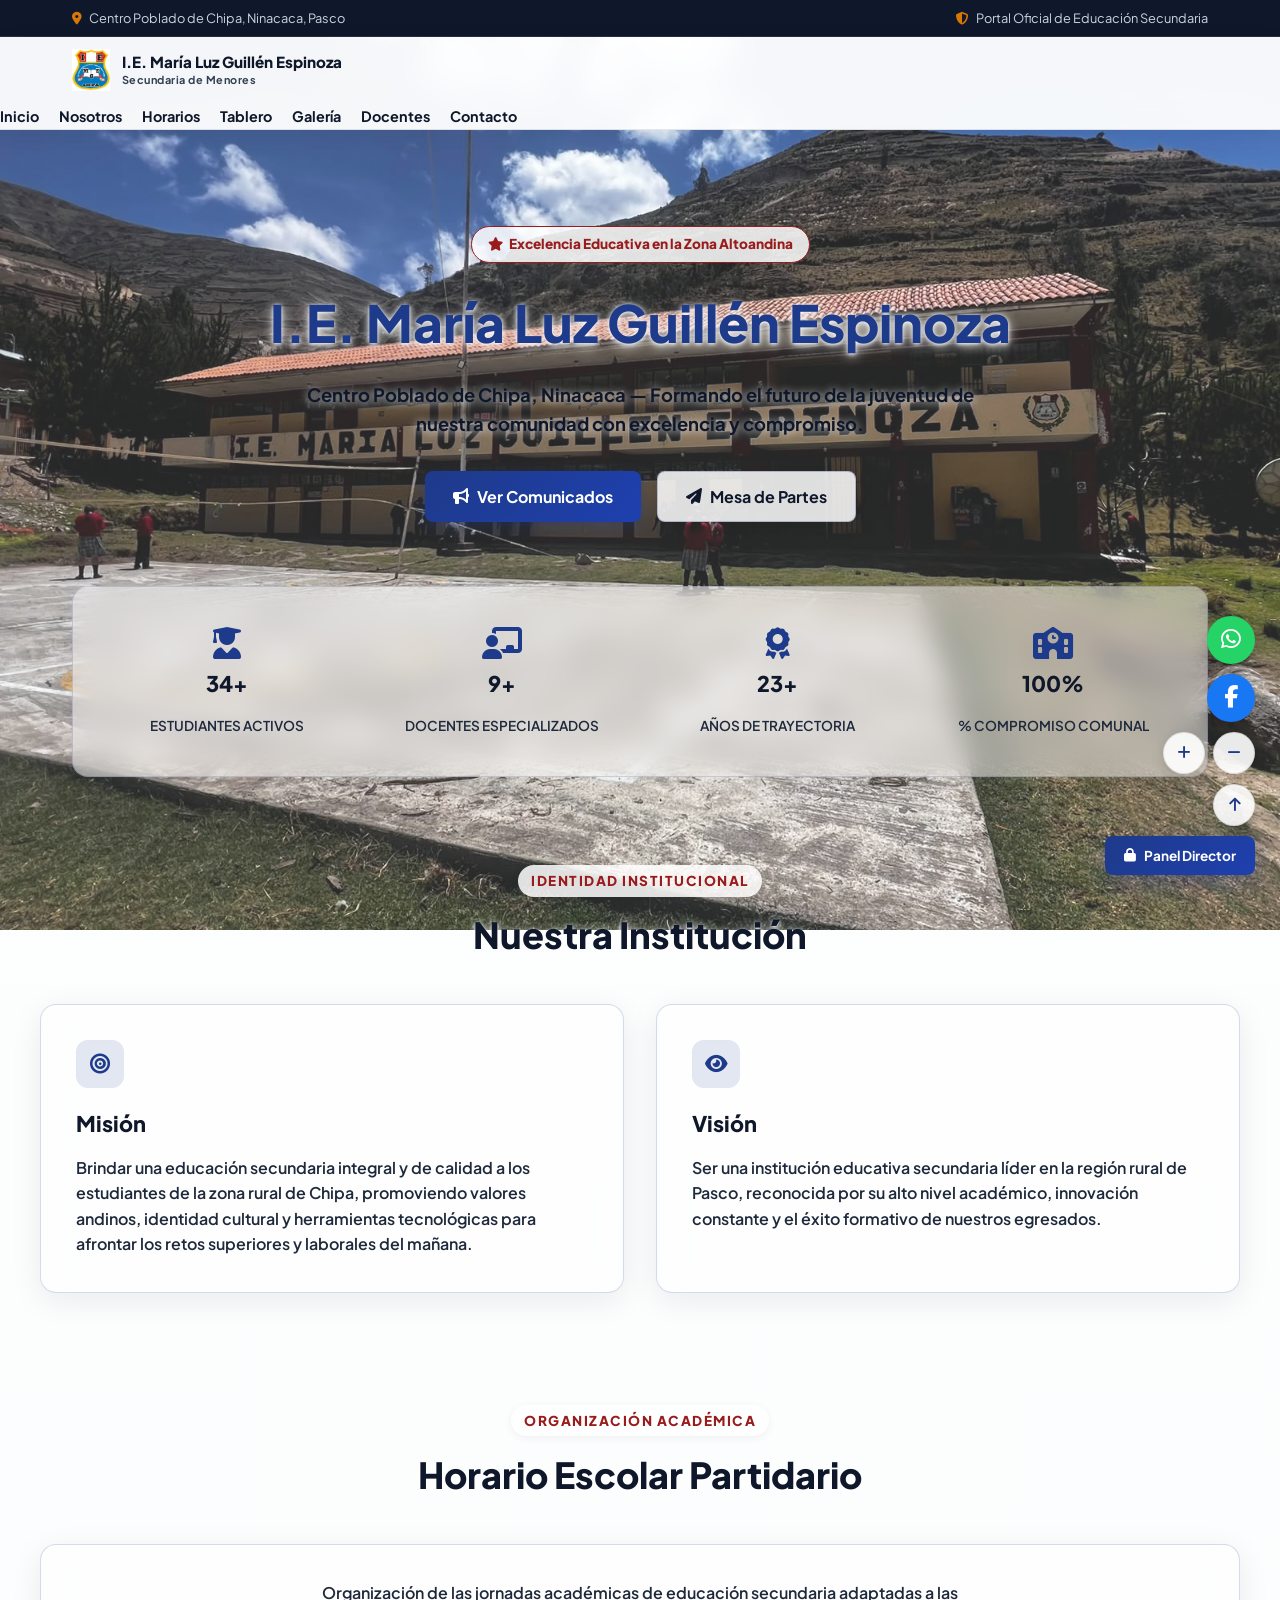
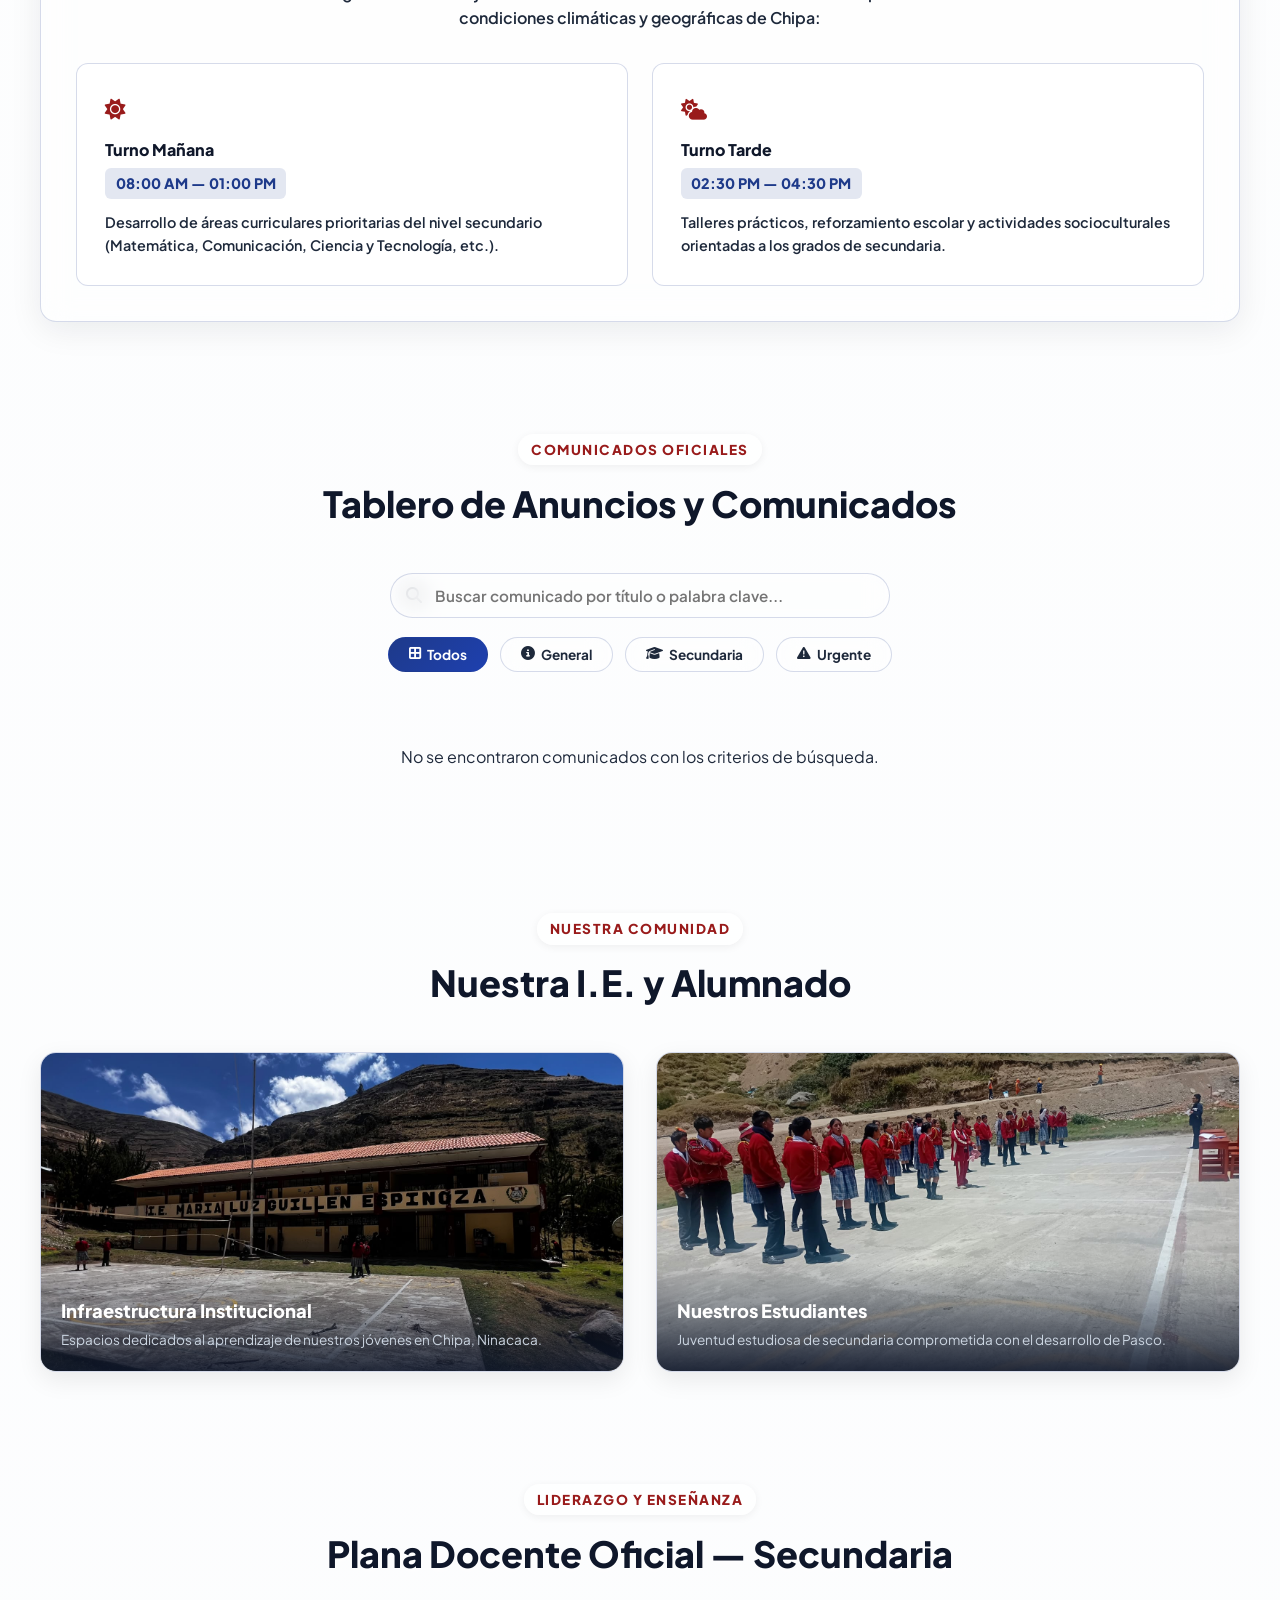
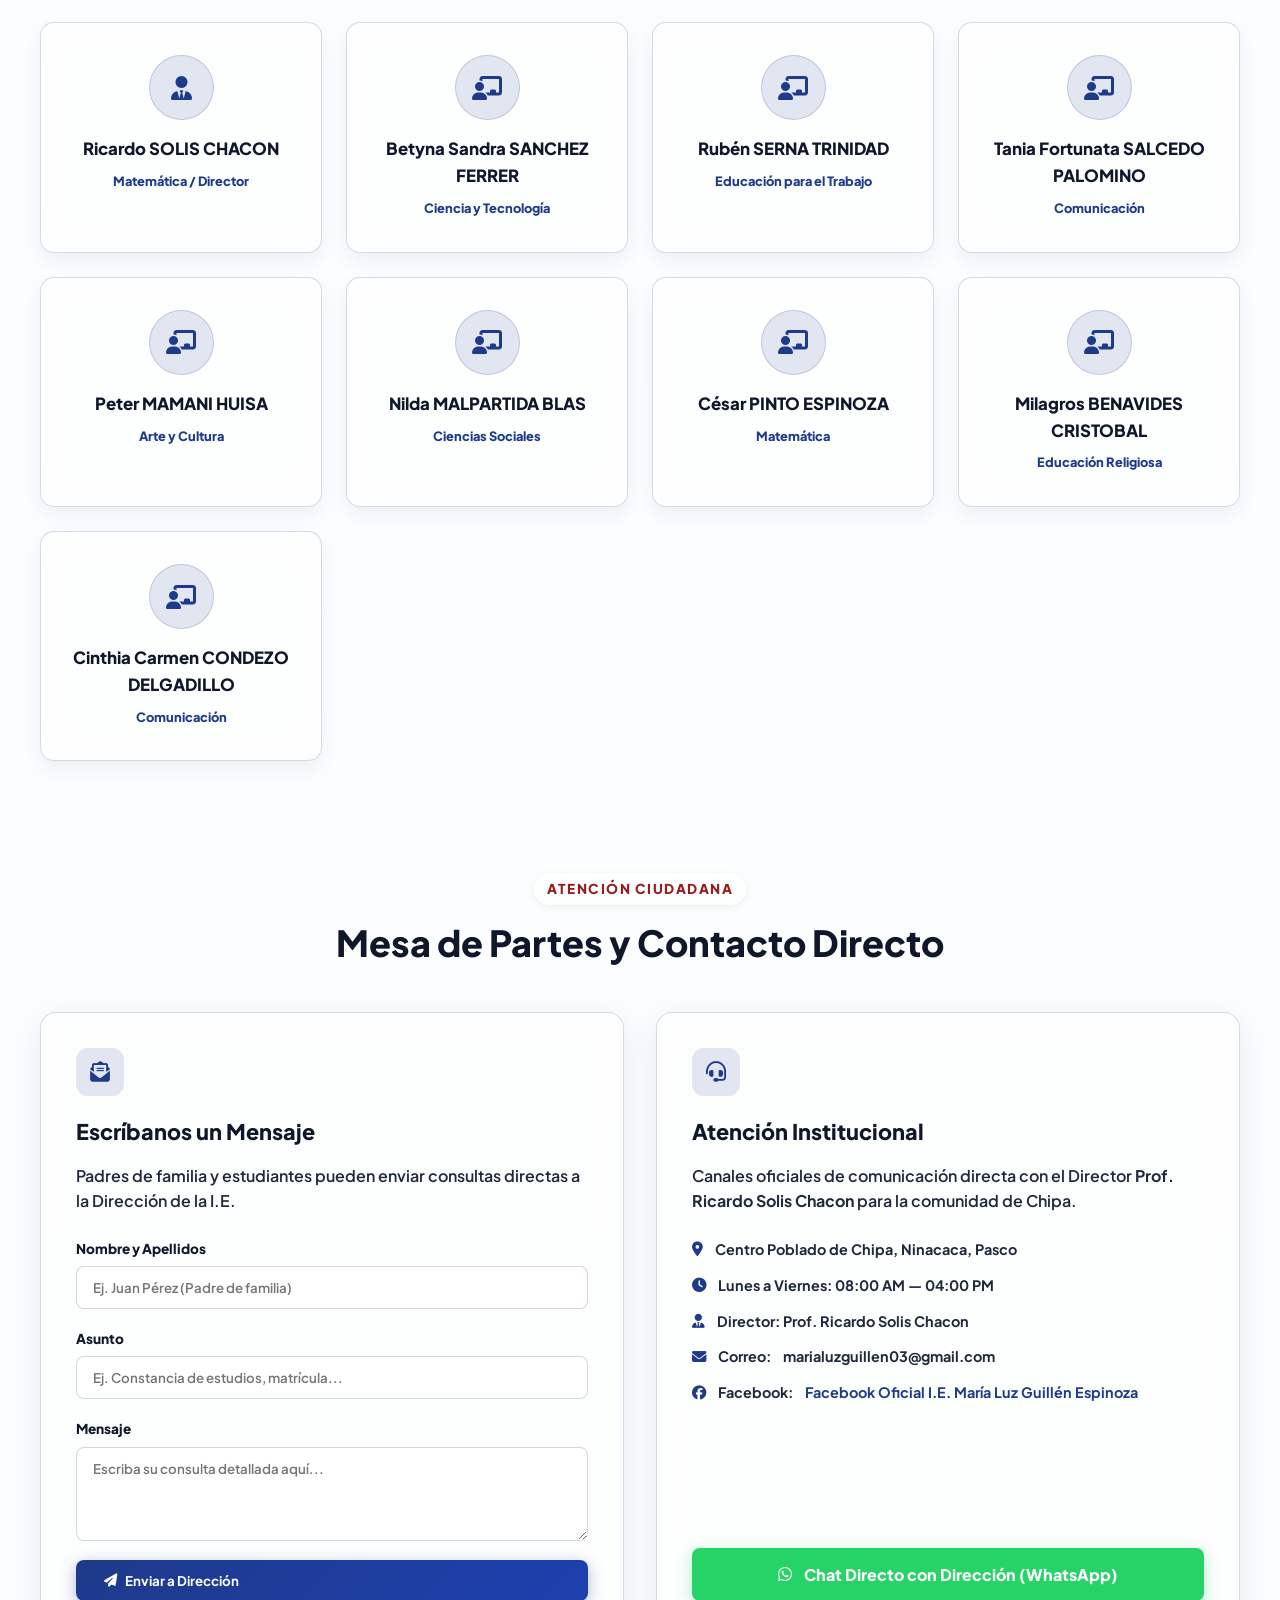
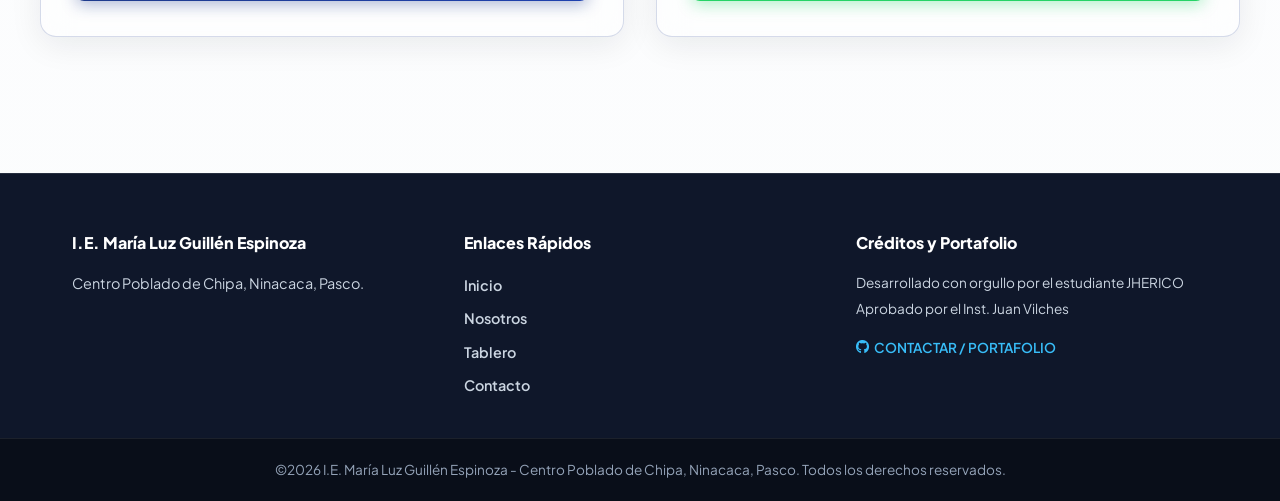
==== commit 4b10c533: "Update print statement from 'Hello' to 'Goodbye'" ====
--- a/index.html
+++ b/index.html
@@ -57,7 +57,7 @@
         <div class="hero-overlay"></div>
         <div class="hero-content container">
             <div class="badge-hero"><i class="fa-solid fa-star"></i> Excelencia Educativa en la Zona Altoandina</div>
-            <h1>Educación Secundaria con Orgullo en el Corazón de Pasco</h1>
+            <h1>I.E. María Luz Guillén Espinoza</h1>
             <p>Centro Poblado de Chipa, Ninacaca — Formando el futuro de la juventud de nuestra comunidad con excelencia y compromiso.</p>
             <div class="hero-botones">
                 <a href="#tablero" class="btn-neon"><i class="fa-solid fa-bullhorn"></i> Ver Comunicados</a>
@@ -432,4 +432,4 @@
     <!-- Lógica JavaScript -->
     <script src="script.js"></script>
 </body>
-</html>+</html>
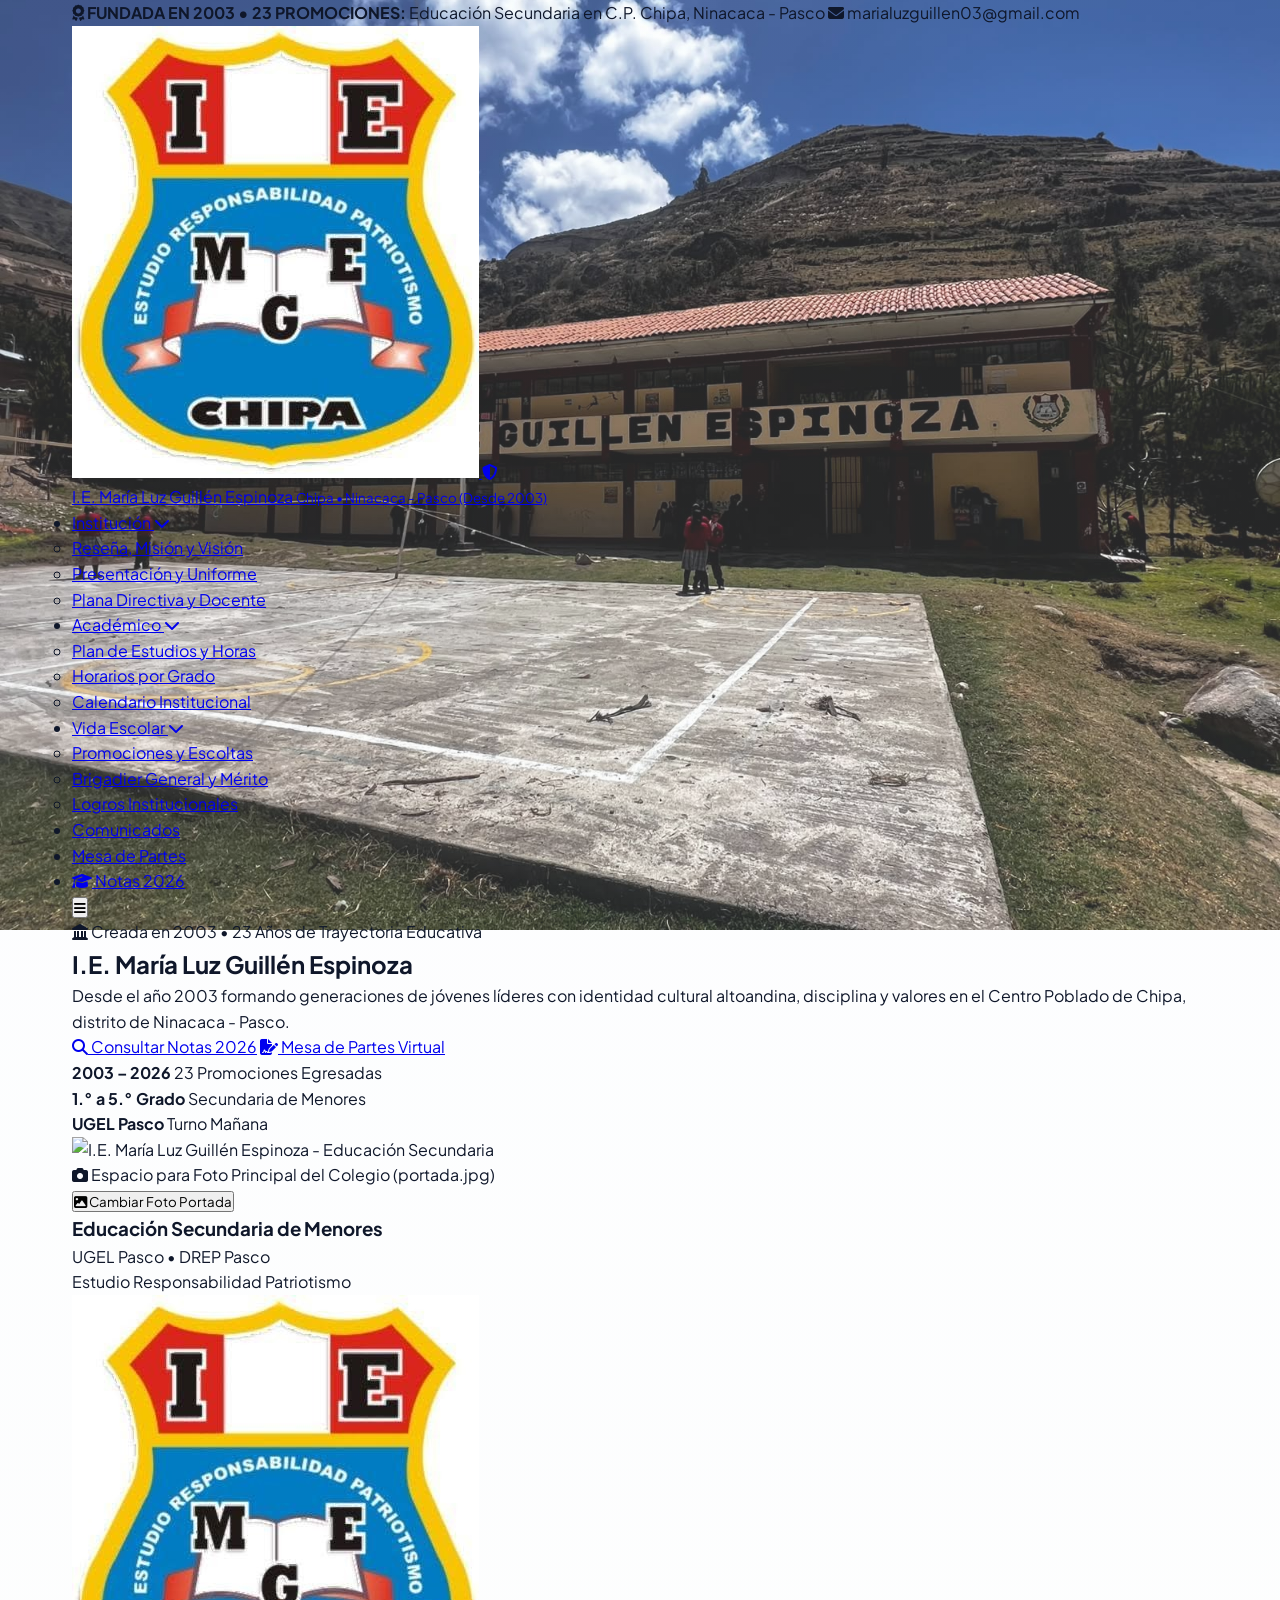
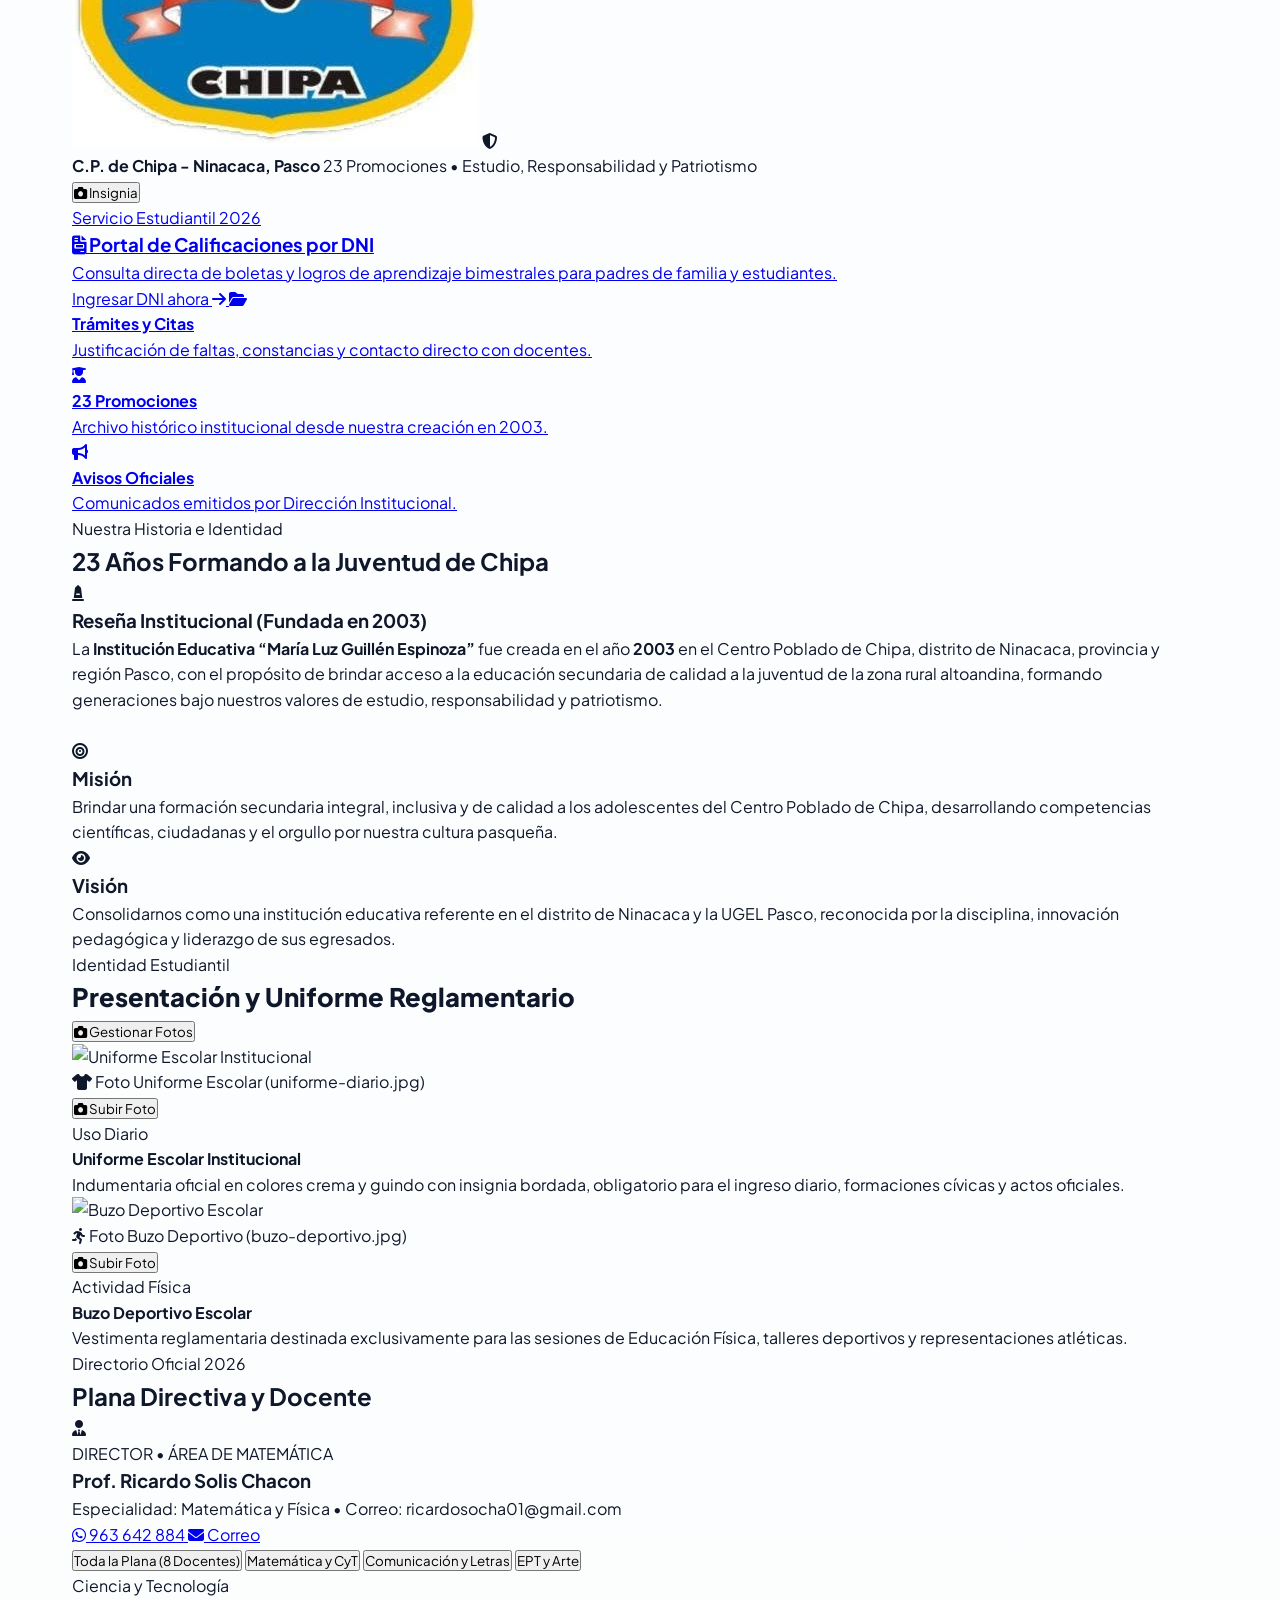
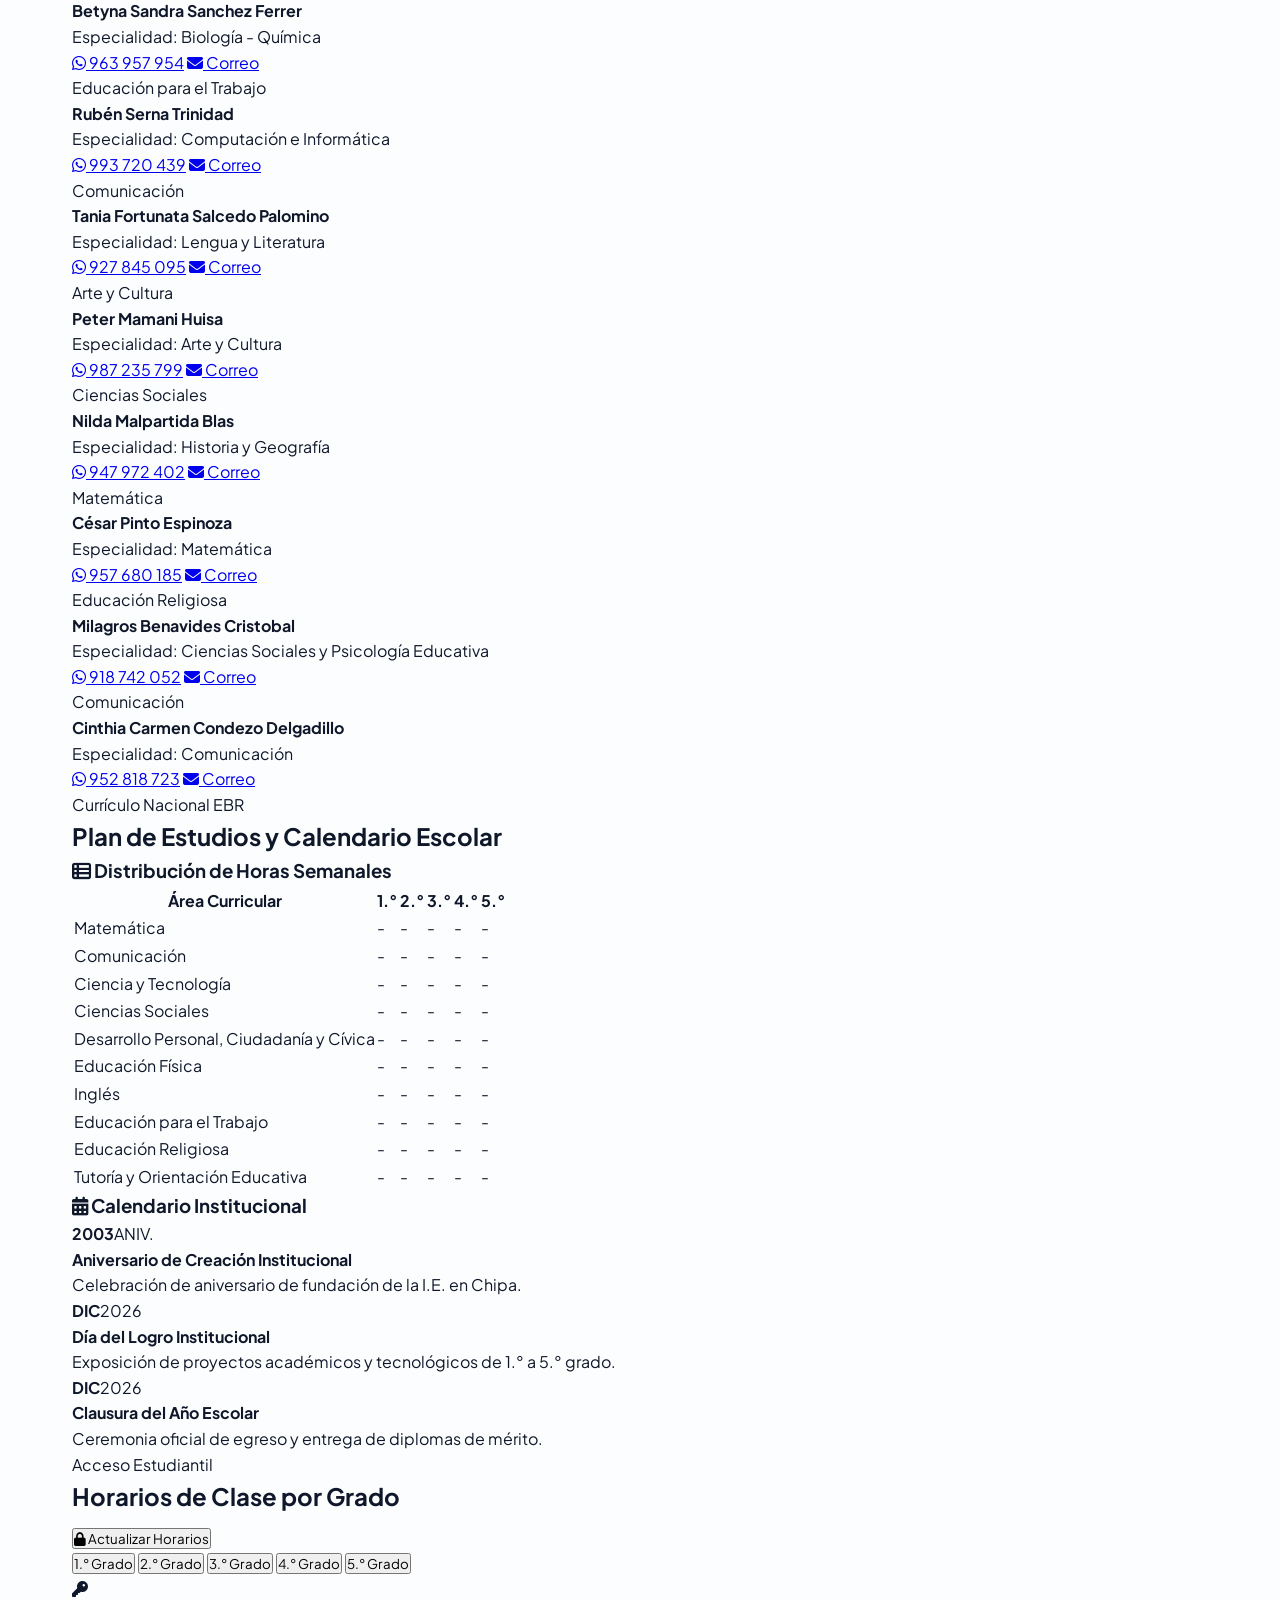
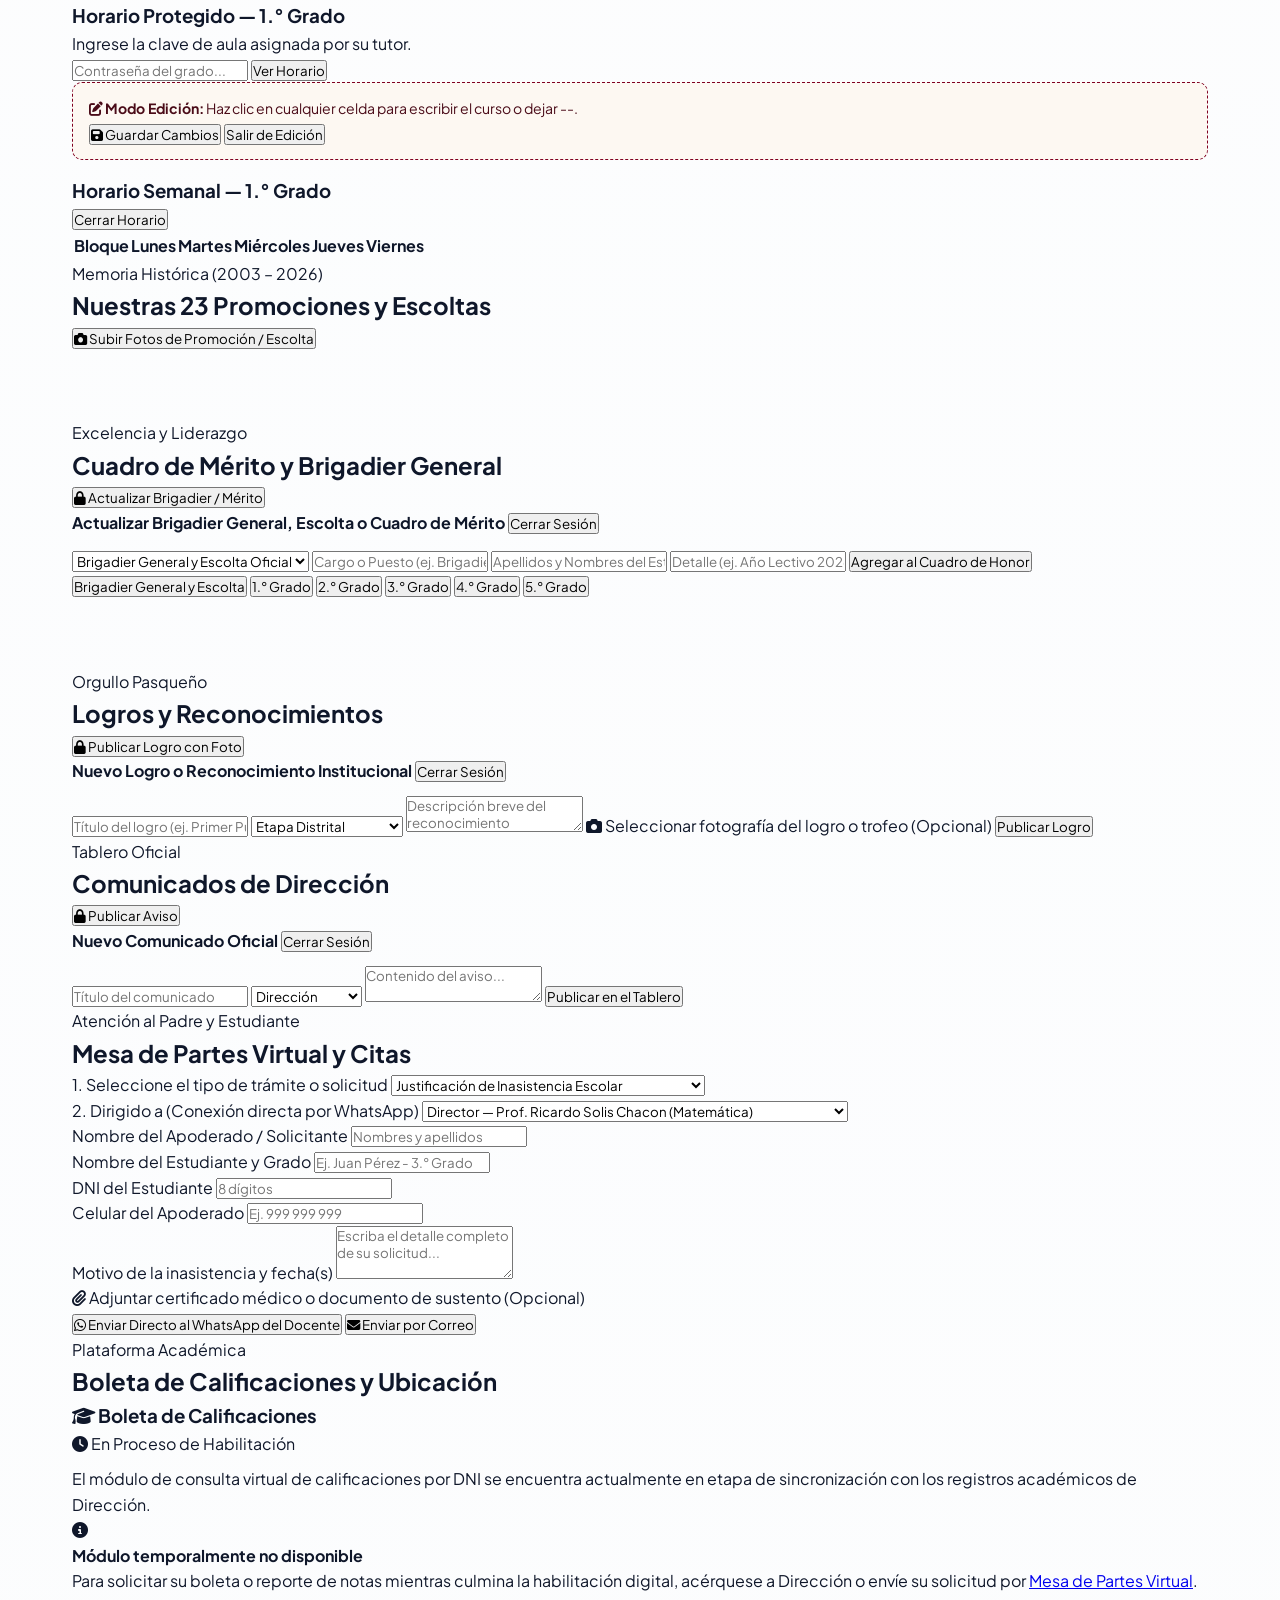
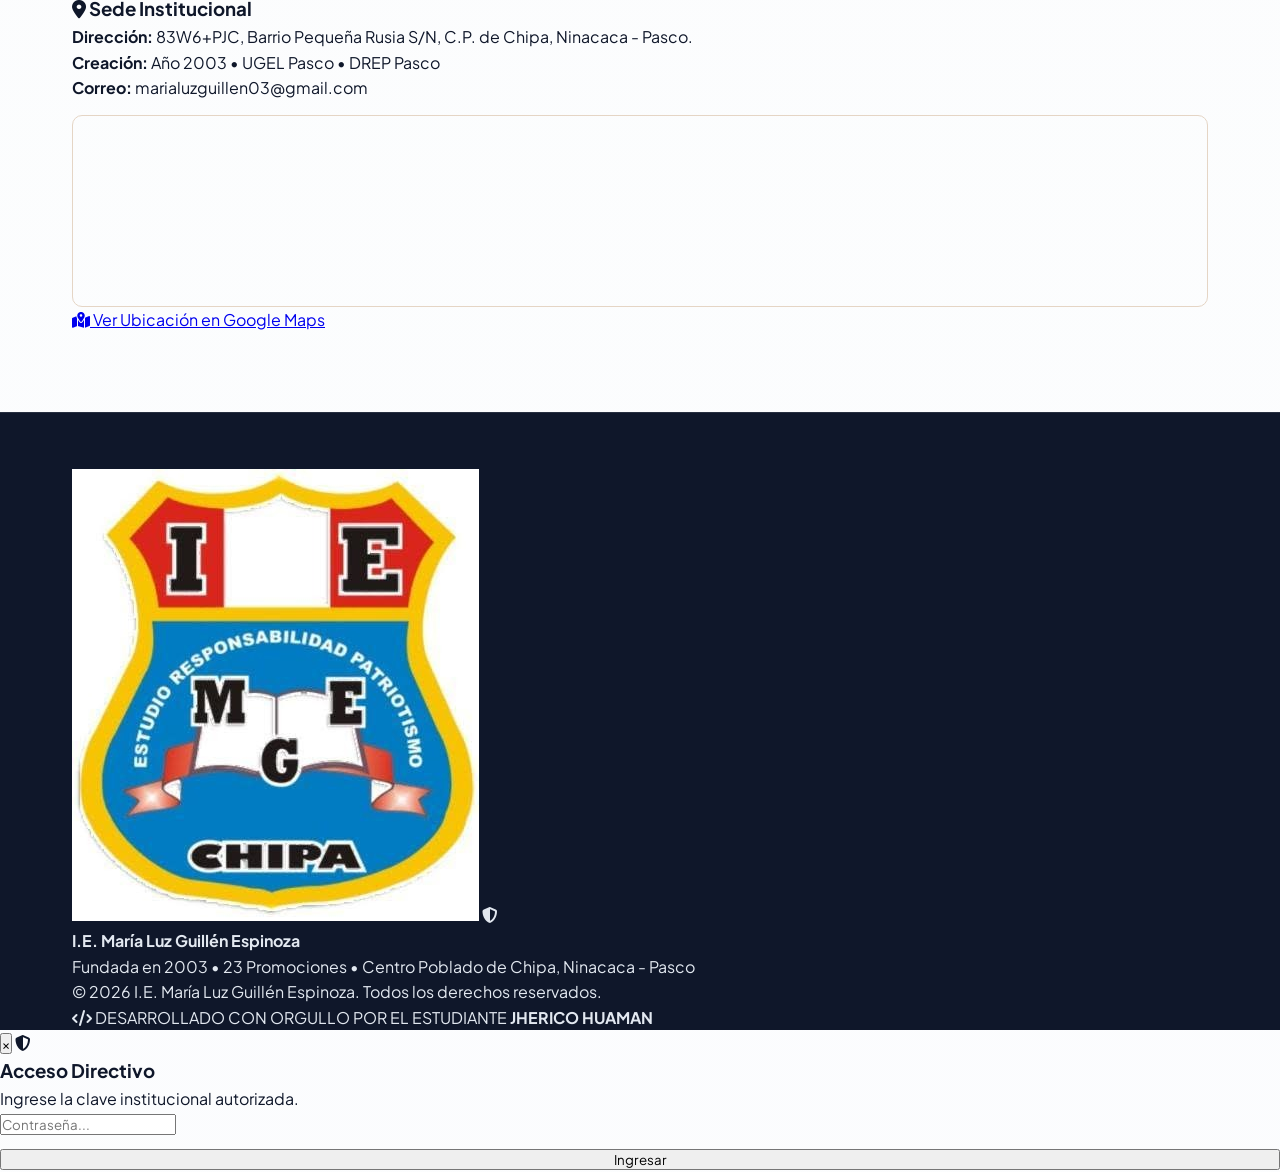
==== commit f7e758ed: "Update print statement from 'Hello' to 'Goodbye'" ====
--- a/index.html
+++ b/index.html
@@ -1,435 +1,849 @@
 <!DOCTYPE html>
-<html lang="es" id="htmlRoot">
+<html lang="es">
 <head>
-    <meta charset="UTF-8">
-    <meta name="viewport" content="width=device-width, initial-scale=1.0">
-    <title>Portal Institucional | I.E. María Luz Guillén Espinoza - Chipa</title>
-    <!-- Google Fonts y FontAwesome para iconos -->
-    <link href="https://fonts.googleapis.com/css2?family=Plus+Jakarta+Sans:wght@300;400;500;600;700;800&display=swap" rel="stylesheet">
-    <link rel="stylesheet" href="https://cdnjs.cloudflare.com/ajax/libs/font-awesome/6.4.0/css/all.min.css">
-    <!-- Hoja de estilos externa -->
-    <link rel="stylesheet" href="estilos.css">
+  <meta charset="UTF-8">
+  <meta name="viewport" content="width=device-width, initial-scale=1.0">
+  <title>I.E. María Luz Guillén Espinoza | Chipa, Pasco</title>
+  <meta name="description" content="Portal Institucional Oficial de la I.E. María Luz Guillén Espinoza en el Centro Poblado de Chipa, Ninacaca, Pasco. Fundada en 2003." />
+  <meta name="robots" content="index, follow" />
+
+  <script type="application/ld+json">
+  {
+    "@context": "https://schema.org",
+    "@type": "EducationalOrganization",
+    "name": "I.E. María Luz Guillén Espinoza",
+    "foundingDate": "2003",
+    "url": "https://jhericohuamanquispe-lgtm.github.io/secundaria./"
+  }
+  </script>
+
+  <link href="https://fonts.googleapis.com/css2?family=Plus+Jakarta+Sans:wght@400;500;600;700;800&display=swap" rel="stylesheet">
+  <link rel="stylesheet" href="https://cdnjs.cloudflare.com/ajax/libs/font-awesome/6.4.0/css/all.min.css">
+  <link rel="stylesheet" href="estilos.css">
 </head>
 <body>
 
-    <!-- CONTENEDOR DE NOTIFICACIONES TOAST (MODERNAS) -->
-    <div id="toastContainer" class="toast-container"></div>
-
-    <!-- BARRA SUPERIOR INSTITUCIONAL -->
-    <div class="top-bar">
-        <div class="container top-bar-content">
-            <span><i class="fa-solid fa-location-dot"></i> Centro Poblado de Chipa, Ninacaca, Pasco</span>
-            <span><i class="fa-solid fa-shield-halved"></i> Portal Oficial de Educación Secundaria</span>
-        </div>
-    </div>
-
-    <!-- CABECERA Y NAVEGACIÓN -->
-    <header class="header-principal" id="headerPrincipal">
-        <div class="nav-container">
-            <div class="logo">
-    <!-- Reemplazamos el icono genérico por la imagen de la insignia oficial -->
-    <img src="insignia.png" alt="Insignia I.E. María Luz Guillén Espinoza" class="logo-insignia">
-    <div class="logo-textos">
-        <span>I.E. María Luz Guillén Espinoza</span>
-        <small>Secundaria de Menores</small>
-    </div>
-</div>
-            </div>
-            <nav>
-                <ul class="nav-links" id="navLinks">
-                    <li><a href="#inicio">Inicio</a></li>
-                    <li><a href="#nosotros">Nosotros</a></li>
-                    <li><a href="#horarios">Horarios</a></li>
-                    <li><a href="#tablero">Tablero</a></li>
-                    <li><a href="#galeria">Galería</a></li>
-                    <li><a href="#profesores">Docentes</a></li>
-                    <li><a href="#contacto">Contacto</a></li>
-                </ul>
-            </nav>
-            <div class="menu-hamburguesa" id="btnMenuMovil">
-                <i class="fa-solid fa-bars"></i>
-            </div>
-        </div>
-    </header>
-
-    <!-- SECCIÓN HERO -->
-    <section id="inicio" class="hero">
-        <div class="hero-overlay"></div>
-        <div class="hero-content container">
-            <div class="badge-hero"><i class="fa-solid fa-star"></i> Excelencia Educativa en la Zona Altoandina</div>
-            <h1>I.E. María Luz Guillén Espinoza</h1>
-            <p>Centro Poblado de Chipa, Ninacaca — Formando el futuro de la juventud de nuestra comunidad con excelencia y compromiso.</p>
-            <div class="hero-botones">
-                <a href="#tablero" class="btn-neon"><i class="fa-solid fa-bullhorn"></i> Ver Comunicados</a>
-                <a href="#contacto" class="btn-secundario"><i class="fa-solid fa-paper-plane"></i> Mesa de Partes</a>
-            </div>
-        </div>
-    </section>
-
-    <!-- SECCIÓN DE ESTADÍSTICAS INSTITUCIONALES (NUEVO) -->
-    <section class="seccion-stats container">
-        <div class="grid-stats card-glass">
-            <div class="stat-item">
-                <i class="fa-solid fa-user-graduate"></i>
-                <h3 class="contador" data-target="34">0</h3>
-                <p>Estudiantes Activos</p>
-            </div>
-            <div class="stat-item">
-                <i class="fa-solid fa-chalkboard-user"></i>
-                <h3 class="contador" data-target="9">0</h3>
-                <p>Docentes Especializados</p>
-            </div>
-            <div class="stat-item">
-                <i class="fa-solid fa-award"></i>
-                <h3 class="contador" data-target="23">0</h3>
-                <p>Años de Trayectoria</p>
-            </div>
-            <div class="stat-item">
-                <i class="fa-solid fa-school"></i>
-                <h3 class="contador" data-target="100">0</h3>
-                <p>% Compromiso Comunal</p>
-            </div>
-        </div>
-    </section>
-
-    <!-- SECCIÓN INSTITUCIONAL (Misión, Visión) -->
-    <section id="nosotros" class="seccion container">
-        <div class="seccion-header">
-            <span class="subtitulo-seccion">Identidad Institucional</span>
-            <h2 class="titulo-seccion">Nuestra Institución</h2>
-        </div>
-        <div class="grid-2">
-            <div class="card-glass">
-                <div class="icono-destacado-wrapper"><i class="fa-solid fa-bullseye"></i></div>
-                <h3>Misión</h3>
-                <p>Brindar una educación secundaria integral y de calidad a los estudiantes de la zona rural de Chipa, promoviendo valores andinos, identidad cultural y herramientas tecnológicas para afrontar los retos superiores y laborales del mañana.</p>
-            </div>
-            <div class="card-glass">
-                <div class="icono-destacado-wrapper"><i class="fa-solid fa-eye"></i></div>
-                <h3>Visión</h3>
-                <p>Ser una institución educativa secundaria líder en la región rural de Pasco, reconocida por su alto nivel académico, innovación constante y el éxito formativo de nuestros egresados.</p>
-            </div>
-        </div>
-    </section>
-
-    <!-- SECCIÓN HORARIOS REALES -->
-    <section id="horarios" class="seccion container">
-        <div class="seccion-header">
-            <span class="subtitulo-seccion">Organización Académica</span>
-            <h2 class="titulo-seccion">Horario Escolar Partidario</h2>
-        </div>
-        <div class="card-glass horario-wrapper">
-            <p class="horario-desc">Organización de las jornadas académicas de educación secundaria adaptadas a las condiciones climáticas y geográficas de Chipa:</p>
-            <div class="horario-grid">
-                <div class="bloque-horario">
-                    <div class="bloque-icono"><i class="fa-solid fa-sun"></i></div>
-                    <h4>Turno Mañana</h4>
-                    <span class="hora">08:00 AM — 01:00 PM</span>
-                    <p>Desarrollo de áreas curriculares prioritarias del nivel secundario (Matemática, Comunicación, Ciencia y Tecnología, etc.).</p>
-                </div>
-                <div class="bloque-horario">
-                    <div class="bloque-icono"><i class="fa-solid fa-cloud-sun"></i></div>
-                    <h4>Turno Tarde</h4>
-                    <span class="hora">02:30 PM — 04:30 PM</span>
-                    <p>Talleres prácticos, reforzamiento escolar y actividades socioculturales orientadas a los grados de secundaria.</p>
-                </div>
-            </div>
-        </div>
-    </section>
-
-    <!-- TABLERO DE ANUNCIOS INTERACTIVO (CON BUSCADOR EN TIEMPO REAL) -->
-    <section id="tablero" class="seccion container">
-        <div class="seccion-header">
-            <span class="subtitulo-seccion">Comunicados Oficiales</span>
-            <h2 class="titulo-seccion">Tablero de Anuncios y Comunicados</h2>
-        </div>
-        
-        <!-- Barra de Búsqueda y Filtros -->
-        <div class="tablero-controles">
-            <div class="buscador-wrapper">
-                <i class="fa-solid fa-magnifying-glass"></i>
-                <input type="text" id="inputBuscador" placeholder="Buscar comunicado por título o palabra clave...">
-            </div>
-            
-            <div class="filtros-container">
-                <button class="btn-filtro activo" data-filtro="todos"><i class="fa-solid fa-border-all"></i> Todos</button>
-                <button class="btn-filtro" data-filtro="general"><i class="fa-solid fa-circle-info"></i> General</button>
-                <button class="btn-filtro" data-filtro="secundaria"><i class="fa-solid fa-graduation-cap"></i> Secundaria</button>
-                <button class="btn-filtro" data-filtro="urgente"><i class="fa-solid fa-triangle-exclamation"></i> Urgente</button>
-            </div>
-        </div>
-
-        <!-- Contenedor dinámico inyectado por script.js -->
-        <div id="contenedor-tarjetas" class="grid-anuncios"></div>
-    </section>
-
-    <!-- SECCIÓN GALERÍA: INFRAESTRUCTURA Y ALUMNADO -->
-    <section id="galeria" class="seccion container">
-        <div class="seccion-header">
-            <span class="subtitulo-seccion">Nuestra Comunidad</span>
-            <h2 class="titulo-seccion">Nuestra I.E. y Alumnado</h2>
-        </div>
-        <div class="grid-2">
-            <div class="card-galeria">
-                <img src="colegio-chipa.jpg" alt="I.E. María Luz Guillén Espinoza - Chipa" class="foto-institucional" onerror="this.src='https://images.unsplash.com/photo-1580582932707-520aed937b7b?auto=format&fit=crop&w=800&q=80'">
-                <div class="info-galeria">
-                    <h3>Infraestructura Institucional</h3>
-                    <p>Espacios dedicados al aprendizaje de nuestros jóvenes en Chipa, Ninacaca.</p>
-                </div>
-            </div>
-            <div class="card-galeria">
-                <img src="alumnos-chipa.jpg" alt="Alumnos de la I.E. María Luz Guillén" class="foto-institucional" onerror="this.src='https://images.unsplash.com/photo-1523050854058-8df90110c9f1?auto=format&fit=crop&w=800&q=80'">
-                <div class="info-galeria">
-                    <h3>Nuestros Estudiantes</h3>
-                    <p>Juventud estudiosa de secundaria comprometida con el desarrollo de Pasco.</p>
-                </div>
-            </div>
-        </div>
-    </section>
-
-    <!-- SECCIÓN PLANA DOCENTE (9 Profesores Oficiales) -->
-    <section id="profesores" class="seccion container">
-        <div class="seccion-header">
-            <span class="subtitulo-seccion">Liderazgo y Enseñanza</span>
-            <h2 class="titulo-seccion">Plana Docente Oficial — Secundaria</h2>
-        </div>
-        <div class="grid-profesores">
-            <div class="card-docente">
-                <div class="avatar-docente"><i class="fa-solid fa-user-tie"></i></div>
-                <h3>Ricardo SOLIS CHACON</h3>
-                <span class="cargo">Matemática / Director</span>
-            </div>
-            <div class="card-docente">
-                <div class="avatar-docente"><i class="fa-solid fa-chalkboard-user"></i></div>
-                <h3>Betyna Sandra SANCHEZ FERRER</h3>
-                <span class="cargo">Ciencia y Tecnología</span>
-            </div>
-            <div class="card-docente">
-                <div class="avatar-docente"><i class="fa-solid fa-chalkboard-user"></i></div>
-                <h3>Rubén SERNA TRINIDAD</h3>
-                <span class="cargo">Educación para el Trabajo</span>
-            </div>
-            <div class="card-docente">
-                <div class="avatar-docente"><i class="fa-solid fa-chalkboard-user"></i></div>
-                <h3>Tania Fortunata SALCEDO PALOMINO</h3>
-                <span class="cargo">Comunicación</span>
-            </div>
-            <div class="card-docente">
-                <div class="avatar-docente"><i class="fa-solid fa-chalkboard-user"></i></div>
-                <h3>Peter MAMANI HUISA</h3>
-                <span class="cargo">Arte y Cultura</span>
-            </div>
-            <div class="card-docente">
-                <div class="avatar-docente"><i class="fa-solid fa-chalkboard-user"></i></div>
-                <h3>Nilda MALPARTIDA BLAS</h3>
-                <span class="cargo">Ciencias Sociales</span>
-            </div>
-            <div class="card-docente">
-                <div class="avatar-docente"><i class="fa-solid fa-chalkboard-user"></i></div>
-                <h3>César PINTO ESPINOZA</h3>
-                <span class="cargo">Matemática</span>
-            </div>
-            <div class="card-docente">
-                <div class="avatar-docente"><i class="fa-solid fa-chalkboard-user"></i></div>
-                <h3>Milagros BENAVIDES CRISTOBAL</h3>
-                <span class="cargo">Educación Religiosa</span>
-            </div>
-            <div class="card-docente">
-                <div class="avatar-docente"><i class="fa-solid fa-chalkboard-user"></i></div>
-                <h3>Cinthia Carmen CONDEZO DELGADILLO</h3>
-                <span class="cargo">Comunicación</span>
-            </div>
-        </div>
-    </section>
-
-    <!-- SECCIÓN CONTACTO Y MESA DE PARTES -->
-    <section id="contacto" class="seccion container">
-        <div class="seccion-header">
-            <span class="subtitulo-seccion">Atención Ciudadana</span>
-            <h2 class="titulo-seccion">Mesa de Partes y Contacto Directo</h2>
-        </div>
-        <div class="grid-2">
-            <!-- Formulario de Consulta -->
-            <div class="card-glass">
-                <div class="icono-destacado-wrapper"><i class="fa-solid fa-envelope-open-text"></i></div>
-                <h3>Escríbanos un Mensaje</h3>
-                <p style="margin-bottom: 1.5rem; color: var(--text-secondary);">Padres de familia y estudiantes pueden enviar consultas directas a la Dirección de la I.E.</p>
-                
-                <form id="formContacto" class="formulario-contacto">
-                    <div class="form-group">
-                        <label for="nombreRemitente">Nombre y Apellidos</label>
-                        <input type="text" id="nombreRemitente" required placeholder="Ej. Juan Pérez (Padre de familia)">
-                    </div>
-                    <div class="form-group">
-                        <label for="asuntoMensaje">Asunto</label>
-                        <input type="text" id="asuntoMensaje" required placeholder="Ej. Constancia de estudios, matrícula...">
-                    </div>
-                    <div class="form-group">
-                        <label for="textoMensaje">Mensaje</label>
-                        <textarea id="textoMensaje" rows="4" required placeholder="Escriba su consulta detallada aquí..."></textarea>
-                    </div>
-                    <button type="submit" class="btn-neon" style="width: 100%; border: none; cursor: pointer;"><i class="fa-solid fa-paper-plane"></i> Enviar a Dirección</button>
-                </form>
-            </div>
-
-            <!-- Información y WhatsApp Directo del Director -->
-            <div class="card-glass" style="display: flex; flex-direction: column; justify-content: space-between;">
-                <div>
-                    <div class="icono-destacado-wrapper"><i class="fa-solid fa-headset"></i></div>
-                    <h3>Atención Institucional</h3>
-                    <p style="margin-bottom: 1.5rem; color: var(--text-secondary);">Canales oficiales de comunicación directa con el Director <strong>Prof. Ricardo Solis Chacon</strong> para la comunidad de Chipa.</p>
-                    
-                    <ul class="lista-contacto">
-                        <li><i class="fa-solid fa-location-dot"></i> Centro Poblado de Chipa, Ninacaca, Pasco</li>
-                        <li><i class="fa-solid fa-clock"></i> Lunes a Viernes: 08:00 AM — 04:00 PM</li>
-                        <li><i class="fa-solid fa-user-tie"></i> Director: Prof. Ricardo Solis Chacon</li>
-                    
-                        <li>
-        <i class="fa-solid fa-envelope"></i> 
-        <strong>Correo:</strong> marialuzguillen03@gmail.com
-    </li>
-    <li>
-        <i class="fa-brands fa-facebook"></i> 
-        <strong>Facebook:</strong> 
-        <a href="https://www.facebook.com/share/1CC79pU1kp/" target="_blank" style="color: var(--accent-blue); font-weight: 700; text-decoration: none;">
-            Facebook Oficial I.E. María Luz Guillén Espinoza
+  <div id="toastContainer" class="toast-container"></div>
+
+  <!-- CINTA SUPERIOR -->
+  <div class="cinta-alerta">
+    <div class="container cinta-flex">
+      <span><i class="fa-solid fa-award"></i> <strong id="cintaPromos">FUNDADA EN 2003 • 23 PROMOCIONES:</strong> Educación Secundaria en C.P. Chipa, Ninacaca - Pasco</span>
+      <span class="cinta-correo"><i class="fa-solid fa-envelope"></i> marialuzguillen03@gmail.com</span>
+    </div>
+  </div>
+
+  <!-- CABECERA CON INSIGNIA -->
+  <header class="navbar-mlge">
+    <div class="container nav-inner">
+      <a href="#inicio" class="logo-box">
+        <div class="emblema-nav">
+          <img id="imgInsigniaNav" src="insignia.png" alt="Insignia I.E. María Luz Guillén Espinoza">
+          <span class="escudo-fallback"><i class="fa-solid fa-shield-halved"></i></span>
+        </div>
+        <div>
+          <span class="logo-nombre">I.E. María Luz Guillén Espinoza</span>
+          <small class="logo-lugar">Chipa • Ninacaca - Pasco (Desde 2003)</small>
+        </div>
+      </a>
+
+      <nav class="menu-principal" id="menuPrincipal">
+        <ul class="menu-lista">
+          <li class="dropdown">
+            <a href="#institucion" class="menu-link">Institución <i class="fa-solid fa-chevron-down"></i></a>
+            <ul class="submenu">
+              <li><a href="#institucion">Reseña, Misión y Visión</a></li>
+              <li><a href="#uniforme">Presentación y Uniforme</a></li>
+              <li><a href="#docentes">Plana Directiva y Docente</a></li>
+            </ul>
+          </li>
+
+          <li class="dropdown">
+            <a href="#academico" class="menu-link">Académico <i class="fa-solid fa-chevron-down"></i></a>
+            <ul class="submenu">
+              <li><a href="#academico">Plan de Estudios y Horas</a></li>
+              <li><a href="#horarios">Horarios por Grado</a></li>
+              <li><a href="#calendario">Calendario Institucional</a></li>
+            </ul>
+          </li>
+
+          <li class="dropdown">
+            <a href="#comunidad" class="menu-link">Vida Escolar <i class="fa-solid fa-chevron-down"></i></a>
+            <ul class="submenu">
+              <li><a href="#promociones">Promociones y Escoltas</a></li>
+              <li><a href="#merito">Brigadier General y Mérito</a></li>
+              <li><a href="#logros">Logros Institucionales</a></li>
+            </ul>
+          </li>
+
+          <li><a href="#comunicados" class="menu-link">Comunicados</a></li>
+          <li><a href="#tramites" class="menu-link">Mesa de Partes</a></li>
+          <li><a href="#notas" class="btn-nav-notas"><i class="fa-solid fa-graduation-cap"></i> Notas 2026</a></li>
+        </ul>
+      </nav>
+
+      <button class="btn-hamburguesa" id="btnHamburguesa" aria-label="Abrir menú">
+        <i class="fa-solid fa-bars"></i>
+      </button>
+    </div>
+  </header>
+
+  <!-- PORTADA DIVIDIDA CON MARCO DE FOTO PARA EDUCACIÓN SECUNDARIA DE MENORES -->
+  <section id="inicio" class="hero-split">
+    <div class="container hero-split-grid">
+      <div class="hero-texto">
+        <div class="sello-superior">
+          <i class="fa-solid fa-landmark"></i> <span id="selloAniosHero">Creada en 2003 • 23 Años de Trayectoria Educativa</span>
+        </div>
+        <h1>I.E. María Luz Guillén Espinoza</h1>
+        <p class="hero-bajada">
+          Desde el año 2003 formando generaciones de jóvenes líderes con identidad cultural altoandina, disciplina y valores en el Centro Poblado de Chipa, distrito de Ninacaca - Pasco.
+        </p>
+        <div class="hero-btns">
+          <a href="#notas" class="btn-guindo-solido"><i class="fa-solid fa-magnifying-glass"></i> Consultar Notas 2026</a>
+          <a href="#tramites" class="btn-borde-guindo"><i class="fa-solid fa-file-signature"></i> Mesa de Partes Virtual</a>
+        </div>
+        <div class="hero-metricas">
+          <div>
+            <strong id="metricaRangoAnios">2003 – 2026</strong>
+            <span id="metricaTotalPromos">23 Promociones Egresadas</span>
+          </div>
+          <div class="divisor-metrica"></div>
+          <div>
+            <strong>1.° a 5.° Grado</strong>
+            <span>Secundaria de Menores</span>
+          </div>
+          <div class="divisor-metrica"></div>
+          <div>
+            <strong>UGEL Pasco</strong>
+            <span>Turno Mañana</span>
+          </div>
+        </div>
+      </div>
+
+      <!-- BLOQUE EDUCACIÓN SECUNDARIA DE MENORES CON FOTO -->
+      <div class="hero-visual">
+        <div class="marco-foto-hero">
+          <div class="portada-institucional-card">
+            <div class="marco-foto-portada" id="contenedorFotoPortada">
+              <img id="imgFotoPortada" src="portada.jpg" alt="I.E. María Luz Guillén Espinoza - Educación Secundaria">
+              <div class="placeholder-foto" id="placeholderPortada">
+                <i class="fa-solid fa-camera"></i>
+                <span>Espacio para Foto Principal del Colegio (<code>portada.jpg</code>)</span>
+              </div>
+              <button type="button" class="btn-subir-foto-flotante solo-admin oculto" onclick="abrirSelectorFoto('portada')">
+                <i class="fa-solid fa-image"></i> Cambiar Foto Portada
+              </button>
+            </div>
+
+            <div class="portada-info-inferior">
+              <h3>Educación Secundaria de Menores</h3>
+              <p>UGEL Pasco • DREP Pasco</p>
+              <div class="lema-pills">
+                <span>Estudio</span>
+                <span>Responsabilidad</span>
+                <span>Patriotismo</span>
+              </div>
+            </div>
+          </div>
+
+          <div class="tarjeta-flotante-hero">
+            <div class="emblema-flotante">
+              <img id="imgInsigniaHero" src="insignia.png" alt="Insignia">
+              <span class="escudo-fallback-dorado"><i class="fa-solid fa-shield-halved"></i></span>
+            </div>
+            <div style="flex:1;">
+              <strong>C.P. de Chipa - Ninacaca, Pasco</strong>
+              <span id="flotantePromosTexto">23 Promociones • Estudio, Responsabilidad y Patriotismo</span>
+            </div>
+            <button type="button" class="btn-mini-dorado solo-admin oculto" onclick="abrirSelectorFoto('insignia')" title="Cambiar Insignia">
+              <i class="fa-solid fa-camera"></i> Insignia
+            </button>
+          </div>
+        </div>
+      </div>
+    </div>
+  </section>
+
+  <!-- VENTANILLA DIGITAL -->
+  <section class="seccion-bento">
+    <div class="container">
+      <div class="bento-grid">
+        <a href="#notas" class="bento-card bento-principal">
+          <div class="bento-tag">Servicio Estudiantil 2026</div>
+          <h3><i class="fa-solid fa-file-invoice"></i> Portal de Calificaciones por DNI</h3>
+          <p>Consulta directa de boletas y logros de aprendizaje bimestrales para padres de familia y estudiantes.</p>
+          <span class="bento-cta">Ingresar DNI ahora <i class="fa-solid fa-arrow-right"></i></span>
         </a>
-    </li>
-                    </ul>
-                </div>
-
-                <div style="margin-top: 2rem;">
-                    <a href="https://wa.me/51963642884?text=Hola%20Director%20Ricardo%20Solis,%20le%20escribo%20desde%20el%20Portal%20Digital%20de%20la%20I.E.%20Maria%20Luz%20Guillen%20Espinoza." target="_blank" class="btn-whatsapp">
-                        <i class="fa-brands fa-whatsapp"></i> Chat Directo con Dirección (WhatsApp)
-                    </a>
-                </div>
-            </div>
-        </div>
-    </section>
-
-    <!-- PANEL FLOTANTE DE ACCESIBILIDAD, REDES SOCIALES Y PANEL DIRECTOR -->
-    <div class="contenedor-flotante-botones">
-        <!-- Botón Flotante de WhatsApp Directo -->
-        <a href="https://wa.me/51963642884?text=Hola%20Director%20Ricardo%20Solis,%20le%20escribo%20desde%20el%20Portal%20Digital%20de%20la%20I.E.%20Maria%20Luz%20Guillen%20Espinoza." 
-           target="_blank" 
-           class="btn-flotante-red btn-whatsapp-flotante" 
-           title="Chat Directo con Dirección (WhatsApp)">
-            <i class="fa-brands fa-whatsapp"></i>
+
+        <a href="#tramites" class="bento-card">
+          <i class="fa-solid fa-folder-open bento-ico"></i>
+          <h4>Trámites y Citas</h4>
+          <p>Justificación de faltas, constancias y contacto directo con docentes.</p>
         </a>
 
-        <!-- Botón Flotante de Facebook Oficial -->
-        <a href="https://www.facebook.com/share/1CC79pU1kp/" 
-           target="_blank" 
-           class="btn-flotante-red btn-facebook-flotante" 
-           title="Visitar Facebook Oficial">
-            <i class="fa-brands fa-facebook-f"></i>
+        <a href="#promociones" class="bento-card">
+          <i class="fa-solid fa-user-graduate bento-ico"></i>
+          <h4 id="bentoPromoTitulo">23 Promociones</h4>
+          <p>Archivo histórico institucional desde nuestra creación en 2003.</p>
         </a>
 
-        <!-- Botones de Accesibilidad (Aumentar / Reducir Letra) -->
-        <div class="grupo-accesibilidad">
-            <button id="btnAumentarLetra" class="btn-flotante-circulo" title="Aumentar tamaño de letra"><i class="fa-solid fa-plus"></i></button>
-            <button id="btnReducirLetra" class="btn-flotante-circulo" title="Reducir tamaño de letra"><i class="fa-solid fa-minus"></i></button>
-        </div>
-
-        <button id="btnVolverArriba" class="btn-flotante-circulo" title="Volver arriba"><i class="fa-solid fa-arrow-up"></i></button>
-        
-        <button id="btnAbrirAdmin" class="btn-neon" style="font-size: 0.85rem; padding: 0.7rem 1.2rem; border: none; cursor: pointer; box-shadow: 0 8px 25px rgba(30, 58, 138, 0.4); display: flex; align-items: center; gap: 8px;">
-            <i class="fa-solid fa-lock"></i> Panel Director
+        <a href="#comunicados" class="bento-card">
+          <i class="fa-solid fa-bullhorn bento-ico"></i>
+          <h4>Avisos Oficiales</h4>
+          <p>Comunicados emitidos por Dirección Institucional.</p>
+        </a>
+      </div>
+    </div>
+  </section>
+
+  <!-- INSTITUCIÓN: RESEÑA 2003, MISIÓN, VISIÓN Y UNIFORME CON FOTOS -->
+  <section id="institucion" class="seccion-pad">
+    <div class="container">
+      <div class="encabezado-seccion">
+        <span class="sub-etiqueta">Nuestra Historia e Identidad</span>
+        <h2 id="tituloHistoriaAnios">23 Años Formando a la Juventud de Chipa</h2>
+      </div>
+
+      <div class="tarjeta-editorial" style="margin-bottom: 26px;">
+        <div class="icono-circulo-guindo"><i class="fa-solid fa-monument"></i></div>
+        <h3>Reseña Institucional (Fundada en 2003)</h3>
+        <p>
+          La <strong>Institución Educativa “María Luz Guillén Espinoza”</strong> fue creada en el año <strong>2003</strong> en el Centro Poblado de Chipa, distrito de Ninacaca, provincia y región Pasco, con el propósito de brindar acceso a la educación secundaria de calidad a la juventud de la zona rural altoandina, formando generaciones bajo nuestros valores de estudio, responsabilidad y patriotismo.
+        </p>
+      </div>
+
+      <div class="grid-dos">
+        <div class="tarjeta-editorial">
+          <div class="icono-circulo-guindo"><i class="fa-solid fa-bullseye"></i></div>
+          <h3>Misión</h3>
+          <p>Brindar una formación secundaria integral, inclusiva y de calidad a los adolescentes del Centro Poblado de Chipa, desarrollando competencias científicas, ciudadanas y el orgullo por nuestra cultura pasqueña.</p>
+        </div>
+        <div class="tarjeta-editorial">
+          <div class="icono-circulo-guindo"><i class="fa-solid fa-eye"></i></div>
+          <h3>Visión</h3>
+          <p>Consolidarnos como una institución educativa referente en el distrito de Ninacaca y la UGEL Pasco, reconocida por la disciplina, innovación pedagógica y liderazgo de sus egresados.</p>
+        </div>
+      </div>
+
+      <!-- PRESENTACIÓN Y UNIFORME CON MARCOS DE FOTO -->
+      <div id="uniforme" class="bloque-uniformes">
+        <div class="encabezado-flex">
+          <div>
+            <span class="sub-etiqueta">Identidad Estudiantil</span>
+            <h3 style="color:var(--guindo-oscuro);font-size:1.6rem;font-weight:800;">Presentación y Uniforme Reglamentario</h3>
+          </div>
+          <button type="button" class="btn-borde-guindo btn-sm" onclick="abrirAdminGlobal()">
+            <i class="fa-solid fa-camera"></i> Gestionar Fotos
+          </button>
+        </div>
+
+        <div class="grid-dos">
+          <div class="card-uniforme">
+            <div class="marco-foto-tarjeta">
+              <img id="imgUniformeDiario" src="uniforme-diario.jpg" alt="Uniforme Escolar Institucional">
+              <div class="placeholder-foto" id="placeholderUniformeDiario">
+                <i class="fa-solid fa-shirt"></i>
+                <span>Foto Uniforme Escolar (<code>uniforme-diario.jpg</code>)</span>
+              </div>
+              <button type="button" class="btn-subir-foto-flotante solo-admin oculto" onclick="abrirSelectorFoto('uniformeDiario')">
+                <i class="fa-solid fa-camera"></i> Subir Foto
+              </button>
+            </div>
+            <div class="card-uniforme-body">
+              <span class="badge-crema">Uso Diario</span>
+              <h4>Uniforme Escolar Institucional</h4>
+              <p>Indumentaria oficial en colores crema y guindo con insignia bordada, obligatorio para el ingreso diario, formaciones cívicas y actos oficiales.</p>
+            </div>
+          </div>
+
+          <div class="card-uniforme">
+            <div class="marco-foto-tarjeta">
+              <img id="imgBuzoDeportivo" src="buzo-deportivo.jpg" alt="Buzo Deportivo Escolar">
+              <div class="placeholder-foto" id="placeholderBuzoDeportivo">
+                <i class="fa-solid fa-person-running"></i>
+                <span>Foto Buzo Deportivo (<code>buzo-deportivo.jpg</code>)</span>
+              </div>
+              <button type="button" class="btn-subir-foto-flotante solo-admin oculto" onclick="abrirSelectorFoto('buzoDeportivo')">
+                <i class="fa-solid fa-camera"></i> Subir Foto
+              </button>
+            </div>
+            <div class="card-uniforme-body">
+              <span class="badge-crema">Actividad Física</span>
+              <h4>Buzo Deportivo Escolar</h4>
+              <p>Vestimenta reglamentaria destinada exclusivamente para las sesiones de Educación Física, talleres deportivos y representaciones atléticas.</p>
+            </div>
+          </div>
+        </div>
+      </div>
+    </div>
+  </section>
+
+  <!-- PLANA DIRECTIVA Y DOCENTE 2026 -->
+  <section id="docentes" class="seccion-pad fondo-crema-suave">
+    <div class="container">
+      <div class="encabezado-seccion">
+        <span class="sub-etiqueta">Directorio Oficial 2026</span>
+        <h2>Plana Directiva y Docente</h2>
+      </div>
+
+      <div class="director-banner">
+        <div class="director-avatar"><i class="fa-solid fa-user-tie"></i></div>
+        <div class="director-info">
+          <span class="cargo-pill">DIRECTOR • ÁREA DE MATEMÁTICA</span>
+          <h3>Prof. Ricardo Solis Chacon</h3>
+          <p>Especialidad: Matemática y Física • Correo: ricardosocha01@gmail.com</p>
+        </div>
+        <div class="director-acciones">
+          <a href="https://wa.me/51963642884?text=Buen%20d%C3%ADa%20Director%20Ricardo%20Solis,%20me%20comunico%20desde%20el%20portal%20web%20de%20la%20I.E.%20Mar%C3%ADa%20Luz%20Guill%C3%A9n%20Espinoza." target="_blank" class="btn-wsp-directo">
+            <i class="fa-brands fa-whatsapp"></i> 963 642 884
+          </a>
+          <a href="mailto:ricardosocha01@gmail.com" class="btn-borde-guindo btn-sm">
+            <i class="fa-solid fa-envelope"></i> Correo
+          </a>
+        </div>
+      </div>
+
+      <div class="filtros-centro" id="filtrosDocentes">
+        <button class="pill-filtro activo" data-area="todos">Toda la Plana (8 Docentes)</button>
+        <button class="pill-filtro" data-area="ciencias">Matemática y CyT</button>
+        <button class="pill-filtro" data-area="letras">Comunicación y Letras</button>
+        <button class="pill-filtro" data-area="talleres">EPT y Arte</button>
+      </div>
+
+      <div class="grid-tres" id="gridDocentes">
+        <div class="docente-item" data-area="ciencias">
+          <span class="area-label">Ciencia y Tecnología</span>
+          <h4>Betyna Sandra Sanchez Ferrer</h4>
+          <p class="esp-docente">Especialidad: Biología - Química</p>
+          <div class="docente-contactos">
+            <a href="https://wa.me/51963957954" target="_blank" class="chip-wsp"><i class="fa-brands fa-whatsapp"></i> 963 957 954</a>
+            <a href="mailto:sandrasanchezferrer@hotmail.com" class="chip-mail"><i class="fa-solid fa-envelope"></i> Correo</a>
+          </div>
+        </div>
+
+        <div class="docente-item" data-area="talleres">
+          <span class="area-label">Educación para el Trabajo</span>
+          <h4>Rubén Serna Trinidad</h4>
+          <p class="esp-docente">Especialidad: Computación e Informática</p>
+          <div class="docente-contactos">
+            <a href="https://wa.me/51993720439" target="_blank" class="chip-wsp"><i class="fa-brands fa-whatsapp"></i> 993 720 439</a>
+            <a href="mailto:Rusetry10@gmail.com" class="chip-mail"><i class="fa-solid fa-envelope"></i> Correo</a>
+          </div>
+        </div>
+
+        <div class="docente-item" data-area="letras">
+          <span class="area-label">Comunicación</span>
+          <h4>Tania Fortunata Salcedo Palomino</h4>
+          <p class="esp-docente">Especialidad: Lengua y Literatura</p>
+          <div class="docente-contactos">
+            <a href="https://wa.me/51927845095" target="_blank" class="chip-wsp"><i class="fa-brands fa-whatsapp"></i> 927 845 095</a>
+            <a href="mailto:taniapalomino1@hotmail.com" class="chip-mail"><i class="fa-solid fa-envelope"></i> Correo</a>
+          </div>
+        </div>
+
+        <div class="docente-item" data-area="talleres">
+          <span class="area-label">Arte y Cultura</span>
+          <h4>Peter Mamani Huisa</h4>
+          <p class="esp-docente">Especialidad: Arte y Cultura</p>
+          <div class="docente-contactos">
+            <a href="https://wa.me/51987235799" target="_blank" class="chip-wsp"><i class="fa-brands fa-whatsapp"></i> 987 235 799</a>
+            <a href="mailto:petermamanihui2019@gmail.com" class="chip-mail"><i class="fa-solid fa-envelope"></i> Correo</a>
+          </div>
+        </div>
+
+        <div class="docente-item" data-area="letras">
+          <span class="area-label">Ciencias Sociales</span>
+          <h4>Nilda Malpartida Blas</h4>
+          <p class="esp-docente">Especialidad: Historia y Geografía</p>
+          <div class="docente-contactos">
+            <a href="https://wa.me/51947972402" target="_blank" class="chip-wsp"><i class="fa-brands fa-whatsapp"></i> 947 972 402</a>
+            <a href="mailto:malpartidablasn@gmail.com" class="chip-mail"><i class="fa-solid fa-envelope"></i> Correo</a>
+          </div>
+        </div>
+
+        <div class="docente-item" data-area="ciencias">
+          <span class="area-label">Matemática</span>
+          <h4>César Pinto Espinoza</h4>
+          <p class="esp-docente">Especialidad: Matemática</p>
+          <div class="docente-contactos">
+            <a href="https://wa.me/51957680185" target="_blank" class="chip-wsp"><i class="fa-brands fa-whatsapp"></i> 957 680 185</a>
+            <a href="mailto:Cesar10_1011@hotmail.com" class="chip-mail"><i class="fa-solid fa-envelope"></i> Correo</a>
+          </div>
+        </div>
+
+        <div class="docente-item" data-area="letras">
+          <span class="area-label">Educación Religiosa</span>
+          <h4>Milagros Benavides Cristobal</h4>
+          <p class="esp-docente">Especialidad: Ciencias Sociales y Psicología Educativa</p>
+          <div class="docente-contactos">
+            <a href="https://wa.me/51918742052" target="_blank" class="chip-wsp"><i class="fa-brands fa-whatsapp"></i> 918 742 052</a>
+            <a href="mailto:Tefabe2001@gmail.com" class="chip-mail"><i class="fa-solid fa-envelope"></i> Correo</a>
+          </div>
+        </div>
+
+        <div class="docente-item" data-area="letras">
+          <span class="area-label">Comunicación</span>
+          <h4>Cinthia Carmen Condezo Delgadillo</h4>
+          <p class="esp-docente">Especialidad: Comunicación</p>
+          <div class="docente-contactos">
+            <a href="https://wa.me/51952818723" target="_blank" class="chip-wsp"><i class="fa-brands fa-whatsapp"></i> 952 818 723</a>
+            <a href="mailto:cinthiacarmencondezodelgadillo@gmail.com" class="chip-mail"><i class="fa-solid fa-envelope"></i> Correo</a>
+          </div>
+        </div>
+      </div>
+    </div>
+  </section>
+
+  <!-- ACADÉMICO -->
+  <section id="academico" class="seccion-pad">
+    <div class="container">
+      <div class="encabezado-seccion">
+        <span class="sub-etiqueta">Currículo Nacional EBR</span>
+        <h2>Plan de Estudios y Calendario Escolar</h2>
+      </div>
+
+      <div class="layout-academico">
+        <div class="card-tabla">
+          <div class="card-tabla-top">
+            <h3><i class="fa-solid fa-table-list"></i> Distribución de Horas Semanales</h3>
+          </div>
+          <div class="table-scroll">
+            <table class="tabla-mlge">
+              <thead>
+                <tr>
+                  <th>Área Curricular</th>
+                  <th>1.°</th>
+                  <th>2.°</th>
+                  <th>3.°</th>
+                  <th>4.°</th>
+                  <th>5.°</th>
+                </tr>
+              </thead>
+              <tbody>
+                <tr><td>Matemática</td><td>-</td><td>-</td><td>-</td><td>-</td><td>-</td></tr>
+                <tr><td>Comunicación</td><td>-</td><td>-</td><td>-</td><td>-</td><td>-</td></tr>
+                <tr><td>Ciencia y Tecnología</td><td>-</td><td>-</td><td>-</td><td>-</td><td>-</td></tr>
+                <tr><td>Ciencias Sociales</td><td>-</td><td>-</td><td>-</td><td>-</td><td>-</td></tr>
+                <tr><td>Desarrollo Personal, Ciudadanía y Cívica</td><td>-</td><td>-</td><td>-</td><td>-</td><td>-</td></tr>
+                <tr><td>Educación Física</td><td>-</td><td>-</td><td>-</td><td>-</td><td>-</td></tr>
+                <tr><td>Inglés</td><td>-</td><td>-</td><td>-</td><td>-</td><td>-</td></tr>
+                <tr><td>Educación para el Trabajo</td><td>-</td><td>-</td><td>-</td><td>-</td><td>-</td></tr>
+                <tr><td>Educación Religiosa</td><td>-</td><td>-</td><td>-</td><td>-</td><td>-</td></tr>
+                <tr><td>Tutoría y Orientación Educativa</td><td>-</td><td>-</td><td>-</td><td>-</td><td>-</td></tr>
+              </tbody>
+            </table>
+          </div>
+        </div>
+
+        <div id="calendario" class="card-calendario">
+          <h3><i class="fa-solid fa-calendar-days"></i> Calendario Institucional</h3>
+          <div class="evento-item">
+            <div class="fecha-cuadro"><strong>2003</strong><span>ANIV.</span></div>
+            <div>
+              <h4>Aniversario de Creación Institucional</h4>
+              <p>Celebración de aniversario de fundación de la I.E. en Chipa.</p>
+            </div>
+          </div>
+          <div class="evento-item">
+            <div class="fecha-cuadro"><strong>DIC</strong><span>2026</span></div>
+            <div>
+              <h4>Día del Logro Institucional</h4>
+              <p>Exposición de proyectos académicos y tecnológicos de 1.° a 5.° grado.</p>
+            </div>
+          </div>
+          <div class="evento-item">
+            <div class="fecha-cuadro"><strong>DIC</strong><span>2026</span></div>
+            <div>
+              <h4>Clausura del Año Escolar</h4>
+              <p>Ceremonia oficial de egreso y entrega de diplomas de mérito.</p>
+            </div>
+          </div>
+        </div>
+      </div>
+    </div>
+  </section>
+
+  <!-- HORARIOS PROTEGIDOS POR GRADO -->
+  <!-- HORARIOS PROTEGIDOS POR GRADO -->
+  <section id="horarios" class="seccion-pad fondo-crema-suave">
+    <div class="container">
+      <div class="encabezado-seccion">
+        <span class="sub-etiqueta">Acceso Estudiantil</span>
+        <h2>Horarios de Clase por Grado</h2>
+        <button type="button" id="btnAbrirEditorHorarios" class="btn-borde-guindo" style="margin-top: 12px;">
+          <i class="fa-solid fa-lock"></i> Actualizar Horarios
         </button>
-    </div>
-
-    <!-- MODAL DE ADMINISTRACIÓN -->
-    <div id="modalAdmin" class="modal-overlay">
-        <div class="card-glass modal-card">
-            <button id="btnCerrarAdmin" class="modal-btn-cerrar"><i class="fa-solid fa-xmark"></i></button>
-            
-            <h3 style="margin-bottom: 0.5rem; color: var(--accent-blue); display: flex; align-items: center; gap: 10px;"><i class="fa-solid fa-lock"></i> Panel de Dirección - Gestión</h3>
-            <p style="font-size: 0.85rem; margin-bottom: 1.5rem; color: var(--text-secondary);">Acceso exclusivo para el Prof. Ricardo Solis Chacon.</p>
-            
-            <!-- PASO 1: VERIFICACIÓN DE CLAVE -->
-            <div id="seccionClave">
-                <div class="form-group" style="margin-bottom: 1rem;">
-                    <label for="inputClaveDirector">Clave Secreta del Director</label>
-                    <input type="password" id="inputClaveDirector" placeholder="Digite la clave de acceso...">
-                </div>
-                <button type="button" id="btnVerificarClave" class="btn-neon" style="width: 100%; border: none; cursor: pointer;">Ingresar al Panel</button>
-            </div>
-
-            <!-- PASO 2: PANEL DE ADMINISTRACIÓN -->
-            <div id="panelGestionAdmin" style="display: none;">
-                
-                <form id="formAdminAnuncio" class="formulario-contacto" style="margin-bottom: 2rem;">
-                    <h4 style="margin-bottom: 1rem; color: var(--accent-cyan); font-size: 1rem; display: flex; align-items: center; gap: 8px;"><i class="fa-solid fa-bullhorn"></i> Publicar Nuevo Anuncio</h4>
-                    
-                    <div class="form-group">
-                        <label for="adminTitulo">Título del Comunicado</label>
-                        <input type="text" id="adminTitulo" required placeholder="Ej. Entrega de libretas...">
-                    </div>
-                    <div class="form-group">
-                        <label for="adminCategoria">Categoría</label>
-                        <select id="adminCategoria" style="background-color: rgba(255, 255, 255, 0.03); border: 1px solid var(--border-glass); border-radius: 8px; padding: 0.75rem 1rem; color: var(--text-primary); outline: none;">
-                            <option value="general" style="background: #161b22;">General</option>
-                            <option value="secundaria" style="background: #161b22;">Secundaria</option>
-                            <option value="urgente" style="background: #161b22;">Urgente</option>
-                        </select>
-                    </div>
-                    <div class="form-group">
-                        <label for="adminFecha">Fecha Visible</label>
-                        <input type="text" id="adminFecha" required placeholder="Ej. 05 de Octubre, 2026">
-                    </div>
-                    <div class="form-group">
-                        <label for="adminAfiche">Seleccionar Imagen o Afiche</label>
-                        <input type="file" id="adminAfiche" accept="image/*" required style="background-color: rgba(255, 255, 255, 0.03); border: 1px solid var(--border-glass); border-radius: 8px; padding: 0.5rem; color: var(--text-primary); cursor: pointer; width: 100%;">
-                    </div>
-                    <div class="form-group">
-                        <label for="adminDescripcion">Descripción del Anuncio</label>
-                        <textarea id="adminDescripcion" rows="3" required placeholder="Detalles completos..."></textarea>
-                    </div>
-                    <button type="submit" class="btn-neon" style="width: 100%; border: none; cursor: pointer;">Publicar en el Tablero</button>
-                </form>
-
-                <hr style="border: 0; border-top: 1px solid var(--border-glass); margin-bottom: 1.5rem;">
-
-                <h4 style="margin-bottom: 1rem; color: #ff5555; font-size: 1rem; display: flex; align-items: center; gap: 8px;"><i class="fa-solid fa-trash-can"></i> Gestionar / Eliminar Comunicados Publicados</h4>
-                <div id="listaAdminBorrar" style="display: flex; flex-direction: column; gap: 0.75rem; max-height: 250px; overflow-y: auto;">
-                    <!-- Se llena dinámicamente con JS -->
-                </div>
-
-            </div>
-        </div>
-    </div>
-
-    <!-- PIE DE PÁGINA -->
-    <footer>
-        <div class="container footer-content">
+      </div>
+
+      <div class="filtros-centro" id="tabsGradoHorario">
+        <button class="pill-filtro activo" data-g="1">1.° Grado</button>
+        <button class="pill-filtro" data-g="2">2.° Grado</button>
+        <button class="pill-filtro" data-g="3">3.° Grado</button>
+        <button class="pill-filtro" data-g="4">4.° Grado</button>
+        <button class="pill-filtro" data-g="5">5.° Grado</button>
+      </div>
+
+      <div id="panelBloqueoHorario" class="caja-candado">
+        <i class="fa-solid fa-key icono-llave"></i>
+        <h3 id="tituloGradoCandado">Horario Protegido — 1.° Grado</h3>
+        <p>Ingrese la clave de aula asignada por su tutor.</p>
+        <form id="formClaveHorario" class="form-candado">
+          <input type="password" id="inputPassHorario" placeholder="Contraseña del grado..." required>
+          <button type="submit" class="btn-guindo-solido">Ver Horario</button>
+        </form>
+      </div>
+
+      <div id="panelTablaHorario" class="card-tabla oculto">
+        <!-- Barra de edición (solo visible al desbloquear con clave de Dirección o tutor) -->
+        <div id="barraEdicionHorario" class="oculto" style="background: #FDF8F2; border: 1px dashed #800020; border-radius: 10px; padding: 12px 16px; margin-bottom: 16px;">
+          <div class="flex-row" style="justify-content: space-between; align-items: center; flex-wrap: wrap; gap: 10px;">
+            <span style="font-size: 0.88rem; color: #4A0B18;">
+              <i class="fa-solid fa-pen-to-square"></i> <strong>Modo Edición:</strong> Haz clic en cualquier celda para escribir el curso o dejar <code>--</code>.
+            </span>
+            <div class="flex-row" style="gap: 8px;">
+              <button type="button" id="btnGuardarHorarioTabla" class="btn-guindo-solido btn-sm">
+                <i class="fa-solid fa-floppy-disk"></i> Guardar Cambios
+              </button>
+              <button type="button" id="btnCerrarEditorHorarios" class="btn-borde-guindo btn-sm">
+                Salir de Edición
+              </button>
+            </div>
+          </div>
+        </div>
+
+        <div class="card-tabla-top flex-row">
+          <h3 id="tituloHorarioVisible">Horario Semanal — 1.° Grado</h3>
+          <button type="button" id="btnCerrarHorario" class="btn-borde-guindo btn-sm">Cerrar Horario</button>
+        </div>
+
+        <div class="table-scroll">
+          <table class="tabla-mlge">
+            <thead>
+              <tr>
+                <th>Bloque</th>
+                <th>Lunes</th>
+                <th>Martes</th>
+                <th>Miércoles</th>
+                <th>Jueves</th>
+                <th>Viernes</th>
+              </tr>
+            </thead>
+            <tbody id="tbodyHorario"></tbody>
+          </table>
+        </div>
+      </div>
+    </div>
+  </section>
+  <!-- PROMOCIONES Y ESCOLTAS CON FOTOS + MÉRITO + LOGROS CON FOTOS -->
+  <section id="comunidad" class="seccion-pad">
+    <div class="container">
+
+      <!-- HISTORIAL DE PROMOCIONES Y ESCOLTAS CON FOTOS -->
+      <div id="promociones" style="margin-bottom: 70px;">
+        <div class="encabezado-flex">
+          <div>
+            <span class="sub-etiqueta" id="subtituloRangoPromos">Memoria Histórica (2003 – 2026)</span>
+            <h2 id="tituloTotalPromos">Nuestras 23 Promociones y Escoltas</h2>
+          </div>
+          <button type="button" class="btn-borde-guindo" onclick="abrirAdminGlobal()">
+            <i class="fa-solid fa-camera"></i> Subir Fotos de Promoción / Escolta
+          </button>
+        </div>
+
+        <div class="promo-selector-wrap">
+          <div class="anios-pill-bar" id="barraPromociones"></div>
+          <div class="promo-detalle-card" id="visorPromocion"></div>
+        </div>
+      </div>
+
+      <!-- Mérito Académico y Brigadier General -->
+      <div id="merito">
+        <div class="encabezado-flex">
+          <div>
+            <span class="sub-etiqueta">Excelencia y Liderazgo</span>
+            <h2>Cuadro de Mérito y Brigadier General</h2>
+          </div>
+          <button id="btnAdminMerito" class="btn-borde-guindo"><i class="fa-solid fa-lock"></i> Actualizar Brigadier / Mérito</button>
+        </div>
+
+        <div id="boxAdminMerito" class="caja-admin oculto">
+          <div class="flex-row" style="margin-bottom: 12px;">
+            <strong>Actualizar Brigadier General, Escolta o Cuadro de Mérito</strong>
+            <button id="btnCerrarAdminMerito" class="btn-rojo-mini">Cerrar Sesión</button>
+          </div>
+          <form id="formActualizarMerito" class="form-admin-grid">
+            <select id="meritoCategoria">
+              <option value="escolta">Brigadier General y Escolta Oficial</option>
+              <option value="1">1.° Grado de Secundaria</option>
+              <option value="2">2.° Grado de Secundaria</option>
+              <option value="3">3.° Grado de Secundaria</option>
+              <option value="4">4.° Grado de Secundaria</option>
+              <option value="5">5.° Grado de Secundaria</option>
+            </select>
+            <input type="text" id="meritoCargo" placeholder="Cargo o Puesto (ej. Brigadier General 2026 / Primer Puesto)" required>
+            <input type="text" id="meritoNombre" placeholder="Apellidos y Nombres del Estudiante" required>
+            <input type="text" id="meritoDetalle" placeholder="Detalle (ej. Año Lectivo 2026 • Representación Cívica)" required>
+            <button type="submit" class="btn-guindo-solido">Agregar al Cuadro de Honor</button>
+          </form>
+        </div>
+
+        <div class="filtros-centro" id="tabsMerito">
+          <button class="pill-filtro activo" data-m="escolta">Brigadier General y Escolta</button>
+          <button class="pill-filtro" data-m="1">1.° Grado</button>
+          <button class="pill-filtro" data-m="2">2.° Grado</button>
+          <button class="pill-filtro" data-m="3">3.° Grado</button>
+          <button class="pill-filtro" data-m="4">4.° Grado</button>
+          <button class="pill-filtro" data-m="5">5.° Grado</button>
+        </div>
+
+        <div class="grid-dos" id="gridDiplomas"></div>
+      </div>
+
+      <!-- Logros y Reconocimientos CON FOTOS -->
+      <div id="logros" style="margin-top: 70px;">
+        <div class="encabezado-flex">
+          <div>
+            <span class="sub-etiqueta">Orgullo Pasqueño</span>
+            <h2>Logros y Reconocimientos</h2>
+          </div>
+          <button id="btnAdminLogros" class="btn-borde-guindo"><i class="fa-solid fa-lock"></i> Publicar Logro con Foto</button>
+        </div>
+
+        <div id="boxPublicarLogro" class="caja-admin oculto">
+          <div class="flex-row" style="margin-bottom: 12px;">
+            <strong>Nuevo Logro o Reconocimiento Institucional</strong>
+            <button id="btnCerrarAdminLogro" class="btn-rojo-mini">Cerrar Sesión</button>
+          </div>
+          <form id="formNuevoLogro" class="form-admin-grid">
+            <input type="text" id="logroTitulo" placeholder="Título del logro (ej. Primer Puesto Desfile Distrital)" required>
+            <select id="logroCategoria">
+              <option value="Etapa Distrital">Etapa Distrital</option>
+              <option value="UGEL Pasco">UGEL Pasco</option>
+              <option value="Ciencia y Tecnología">Ciencia y Tecnología</option>
+              <option value="Deporte y Cultura">Deporte y Cultura</option>
+              <option value="Académico">Académico</option>
+            </select>
+            <textarea id="logroTexto" rows="2" placeholder="Descripción breve del reconocimiento obtenido..." required></textarea>
+            <label class="adjunto-label">
+              <i class="fa-solid fa-camera"></i>
+              <span id="labelFotoLogro">Seleccionar fotografía del logro o trofeo (Opcional)</span>
+              <input type="file" id="inputFotoLogro" accept="image/*" hidden>
+            </label>
+            <button type="submit" class="btn-guindo-solido">Publicar Logro</button>
+          </form>
+        </div>
+
+        <div class="grid-tres" id="contenedorLogros"></div>
+      </div>
+    </div>
+  </section>
+
+  <!-- COMUNICADOS OFICIALES -->
+  <section id="comunicados" class="seccion-pad fondo-crema-suave">
+    <div class="container">
+      <div class="encabezado-flex">
+        <div>
+          <span class="sub-etiqueta">Tablero Oficial</span>
+          <h2>Comunicados de Dirección</h2>
+        </div>
+        <button id="btnAdminModal" class="btn-borde-guindo"><i class="fa-solid fa-lock"></i> Publicar Aviso</button>
+      </div>
+
+      <div id="boxPublicarAdmin" class="caja-admin oculto">
+        <div class="flex-row" style="margin-bottom: 12px;">
+          <strong>Nuevo Comunicado Oficial</strong>
+          <button id="btnCerrarAdmin" class="btn-rojo-mini">Cerrar Sesión</button>
+        </div>
+        <form id="formNuevoComunicado" class="form-admin-grid">
+          <input type="text" id="comTitulo" placeholder="Título del comunicado" required>
+          <select id="comTipo">
+            <option value="Dirección">Dirección</option>
+            <option value="Académico">Académico</option>
+            <option value="Urgente">Aviso Urgente</option>
+          </select>
+          <textarea id="comTexto" rows="2" placeholder="Contenido del aviso..." required></textarea>
+          <button type="submit" class="btn-guindo-solido">Publicar en el Tablero</button>
+        </form>
+      </div>
+
+      <div class="grid-dos" id="contenedorComunicados"></div>
+    </div>
+  </section>
+
+  <!-- MESA DE PARTES VIRTUAL UNIFICADA -->
+  <section id="tramites" class="seccion-pad">
+    <div class="container">
+      <div class="encabezado-seccion">
+        <span class="sub-etiqueta">Atención al Padre y Estudiante</span>
+        <h2>Mesa de Partes Virtual y Citas</h2>
+      </div>
+
+      <div class="mesa-partes-card">
+        <form id="formMesaPartes" class="form-mp">
+          <div class="campo-mp">
+            <label>1. Seleccione el tipo de trámite o solicitud</label>
+            <select id="tipoTramite" required>
+              <option value="justificacion">Justificación de Inasistencia Escolar</option>
+              <option value="cita">Solicitar Cita con Docente o Dirección</option>
+              <option value="constancia">Solicitud de Constancia de Estudios / Vacante</option>
+            </select>
+          </div>
+
+          <div class="campo-mp">
+            <label>2. Dirigido a (Conexión directa por WhatsApp)</label>
+            <select id="destinatarioTramite" required>
+              <option value="51963642884|Director Ricardo Solis Chacon (Matemática)">Director — Prof. Ricardo Solis Chacon (Matemática)</option>
+              <option value="51963957954|Prof. Betyna Sandra Sanchez Ferrer (Ciencia y Tecnología)">Docente — Betyna Sandra Sanchez Ferrer (Ciencia y Tecnología)</option>
+              <option value="51993720439|Prof. Rubén Serna Trinidad (Educación para el Trabajo)">Docente — Rubén Serna Trinidad (Educación para el Trabajo)</option>
+              <option value="51927845095|Prof. Tania Fortunata Salcedo Palomino (Comunicación)">Docente — Tania Fortunata Salcedo Palomino (Comunicación)</option>
+              <option value="51987235799|Prof. Peter Mamani Huisa (Arte y Cultura)">Docente — Peter Mamani Huisa (Arte y Cultura)</option>
+              <option value="51947972402|Prof. Nilda Malpartida Blas (Ciencias Sociales)">Docente — Nilda Malpartida Blas (Ciencias Sociales)</option>
+              <option value="51957680185|Prof. César Pinto Espinoza (Matemática)">Docente — César Pinto Espinoza (Matemática)</option>
+              <option value="51918742052|Prof. Milagros Benavides Cristobal (Educación Religiosa)">Docente — Milagros Benavides Cristobal (Educación Religiosa)</option>
+              <option value="51952818723|Prof. Cinthia Carmen Condezo Delgadillo (Comunicación)">Docente — Cinthia Carmen Condezo Delgadillo (Comunicación)</option>
+            </select>
+          </div>
+
+          <div class="grid-dos-campos">
+            <div class="campo-mp">
+              <label>Nombre del Apoderado / Solicitante</label>
+              <input type="text" id="mpApoderado" placeholder="Nombres y apellidos" required>
+            </div>
+            <div class="campo-mp">
+              <label>Nombre del Estudiante y Grado</label>
+              <input type="text" id="mpEstudiante" placeholder="Ej. Juan Pérez - 3.° Grado" required>
+            </div>
+          </div>
+
+          <div class="grid-dos-campos">
+            <div class="campo-mp">
+              <label>DNI del Estudiante</label>
+              <input type="text" id="mpDni" maxlength="8" placeholder="8 dígitos" required>
+            </div>
+            <div class="campo-mp">
+              <label>Celular del Apoderado</label>
+              <input type="tel" id="mpCelular" placeholder="Ej. 999 999 999" required>
+            </div>
+          </div>
+
+          <div class="campo-mp">
+            <label id="labelDetalleTramite">Motivo de la inasistencia y fecha(s)</label>
+            <textarea id="mpDetalle" rows="3" placeholder="Escriba el detalle completo de su solicitud..." required></textarea>
+          </div>
+
+          <div class="campo-mp" id="bloqueEvidencia">
+            <label class="adjunto-label">
+              <i class="fa-solid fa-paperclip"></i>
+              <span id="textoArchivo">Adjuntar certificado médico o documento de sustento (Opcional)</span>
+              <input type="file" id="mpArchivo" accept="image/*,.pdf" hidden>
+            </label>
+          </div>
+
+          <div class="botones-envio-mp">
+            <button type="submit" class="btn-wsp-full">
+              <i class="fa-brands fa-whatsapp"></i> Enviar Directo al WhatsApp del Docente
+            </button>
+            <button type="button" id="btnEnviarCorreoMp" class="btn-borde-guindo">
+              <i class="fa-solid fa-envelope"></i> Enviar por Correo
+            </button>
+          </div>
+        </form>
+      </div>
+    </div>
+  </section>
+
+  <!-- CONSULTA DE NOTAS 2026 (34 ESTUDIANTES) Y UBICACIÓN -->
+  <section id="notas" class="seccion-pad fondo-crema-suave">
+    <div class="container">
+      <div class="encabezado-seccion">
+        <span class="sub-etiqueta">Plataforma Académica</span>
+        <h2>Boleta de Calificaciones y Ubicación</h2>
+      </div>
+
+      <div class="grid-dos">
+        <div class="card-notas-mlge">
+          <div class="flex-row" style="margin-bottom: 10px; flex-wrap: wrap; gap: 8px;">
+            <h3 style="margin-bottom: 0;"><i class="fa-solid fa-graduation-cap"></i> Boleta de Calificaciones</h3>
+            <span class="badge-estado-proceso"><i class="fa-solid fa-clock"></i> En Proceso de Habilitación</span>
+          </div>
+          <p>El módulo de consulta virtual de calificaciones por DNI se encuentra actualmente en etapa de sincronización con los registros académicos de Dirección.</p>
+          <div class="aviso-notas-proceso">
+            <i class="fa-solid fa-circle-info"></i>
             <div>
-                <h4 style="color: white; margin-bottom: 1rem; font-size: 1rem;">I.E. María Luz Guillén Espinoza</h4>
-                <p style="color: var(--text-secondary); font-size: 0.9rem;">Centro Poblado de Chipa, Ninacaca, Pasco.</p>
-            </div>
-            <div>
-                <h4 style="color: white; margin-bottom: 1rem; font-size: 1rem;">Enlaces Rápidos</h4>
-                <ul style="list-style: none; display: flex; flex-direction: column; gap: 0.5rem;">
-                    <li><a href="#inicio" style="color: var(--text-secondary); text-decoration: none;">Inicio</a></li>
-                    <li><a href="#nosotros" style="color: var(--text-secondary); text-decoration: none;">Nosotros</a></li>
-                    <li><a href="#tablero" style="color: var(--text-secondary); text-decoration: none;">Tablero</a></li>
-                    <li><a href="#contacto" style="color: var(--text-secondary); text-decoration: none;">Contacto</a></li>
-                </ul>
-            </div>
-            <div>
-                <h4 style="color: white; margin-bottom: 1rem; font-size: 1rem;">Créditos y Portafolio</h4>
-                <p style="font-size: 0.85rem; color: var(--text-secondary); margin-bottom: 0.3rem;">Desarrollado con orgullo por el estudiante JHERICO</p>
-                <p style="font-size: 0.85rem; color: var(--text-secondary); margin-bottom: 0.8rem;">Aprobado por el Inst. Juan Vilches</p>
-                <a href="https://jhericohuamanquispe-lgtm.github.io/MI-PORTAFOLIO2/" target="_blank" style="color: var(--accent-blue); text-decoration: none; font-size: 0.85rem; font-weight: 600; display: inline-flex; align-items: center; gap: 5px;">
-                    <i class="fa-brands fa-github"></i> CONTACTAR / PORTAFOLIO
-                </a>
-            </div>
-        </div>
-        <div class="footer-bottom">
-            <p>&copy2026 I.E. María Luz Guillén Espinoza - Centro Poblado de Chipa, Ninacaca, Pasco. Todos los derechos reservados.</p>
-        </div>
-    </footer>
-
-    <!-- Lógica JavaScript -->
-    <script src="script.js"></script>
+              <strong>Módulo temporalmente no disponible</strong>
+              <p>Para solicitar su boleta o reporte de notas mientras culmina la habilitación digital, acérquese a Dirección o envíe su solicitud por <a href="#tramites">Mesa de Partes Virtual</a>.</p>
+            </div>
+          </div>
+        </div>
+
+       <div class="card-notas-mlge">
+          <h3><i class="fa-solid fa-location-dot"></i> Sede Institucional</h3>
+          <p><strong>Dirección:</strong> 83W6+PJC, Barrio Pequeña Rusia S/N, C.P. de Chipa, Ninacaca - Pasco.</p>
+          <p><strong>Creación:</strong> Año 2003 • UGEL Pasco • DREP Pasco</p>
+          <p><strong>Correo:</strong> marialuzguillen03@gmail.com</p>
+
+          <!-- Mapa satelital directo del colegio -->
+          <div style="margin-top: 14px; border-radius: 10px; overflow: hidden; border: 1px solid var(--borde, #E5D5C5);">
+            <iframe
+              src="https://maps.google.com/maps?q=Maria+Luz+Guillen+Espinoza+83W6%2BPJC+Chipa+Pasco&t=k&z=17&output=embed"
+              width="100%"
+              height="190"
+              style="border: 0; display: block;"
+              allowfullscreen=""
+              loading="lazy"
+              referrerpolicy="no-referrer-when-downgrade">
+            </iframe>
+          </div>
+
+          <a href="https://www.google.com/maps/search/?api=1&query=Mar%C3%ADa+Luz+Guill%C3%A9n+Espinoza+83W6%2BPJC+Barrio+peque%C3%B1a+Rusia+Chipa" target="_blank" rel="noopener noreferrer" class="btn-borde-guindo" style="width: 100%; justify-content: center; margin-top: 14px;">
+            <i class="fa-solid fa-map-location-dot"></i> Ver Ubicación en Google Maps
+          </a>
+        </div>
+      </div>
+    </div>
+  </section>
+
+  <!-- PIE DE PÁGINA INSTITUCIONAL LIMPIO -->
+  <footer class="footer-oficial">
+    <div class="container footer-ordenado">
+      <div class="footer-id">
+        <div class="emblema-flotante">
+          <img id="imgInsigniaFooter" src="insignia.png" alt="Insignia">
+          <span class="escudo-fallback-dorado"><i class="fa-solid fa-shield-halved"></i></span>
+        </div>
+        <div>
+          <h4>I.E. María Luz Guillén Espinoza</h4>
+          <p id="footerInfoPromos">Fundada en 2003 • 23 Promociones • Centro Poblado de Chipa, Ninacaca - Pasco</p>
+        </div>
+      </div>
+
+      <div class="footer-derecha">
+        <p class="footer-copy">&copy; 2026 I.E. María Luz Guillén Espinoza. Todos los derechos reservados.</p>
+        <span class="credito-autor">
+          <i class="fa-solid fa-code"></i> DESARROLLADO CON ORGULLO POR EL ESTUDIANTE <strong>JHERICO HUAMAN</strong>
+        </span>
+      </div>
+    </div>
+  </footer>
+
+  <!-- INPUT OCULTO PARA SUBIR FOTOS DIRECTO EN CUALQUIER BLOQUE -->
+  <input type="file" id="selectorFotoGlobal" accept="image/*" hidden>
+
+  <!-- MODAL ADMIN -->
+  <div id="modalLoginAdmin" class="modal-backdrop oculto">
+    <div class="modal-ventana">
+      <button id="cerrarModalLogin" class="modal-x">&times;</button>
+      <i class="fa-solid fa-shield-halved icono-modal"></i>
+      <h3>Acceso Directivo</h3>
+      <p>Ingrese la clave institucional autorizada.</p>
+      <form id="formCheckAdmin">
+        <input type="password" id="passAdminInput" placeholder="Contraseña..." required>
+        <button type="submit" class="btn-guindo-solido" style="width: 100%; margin-top: 12px;">Ingresar</button>
+      </form>
+    </div>
+  </div>
+
+  <script src="script.js"></script>
 </body>
 </html>
